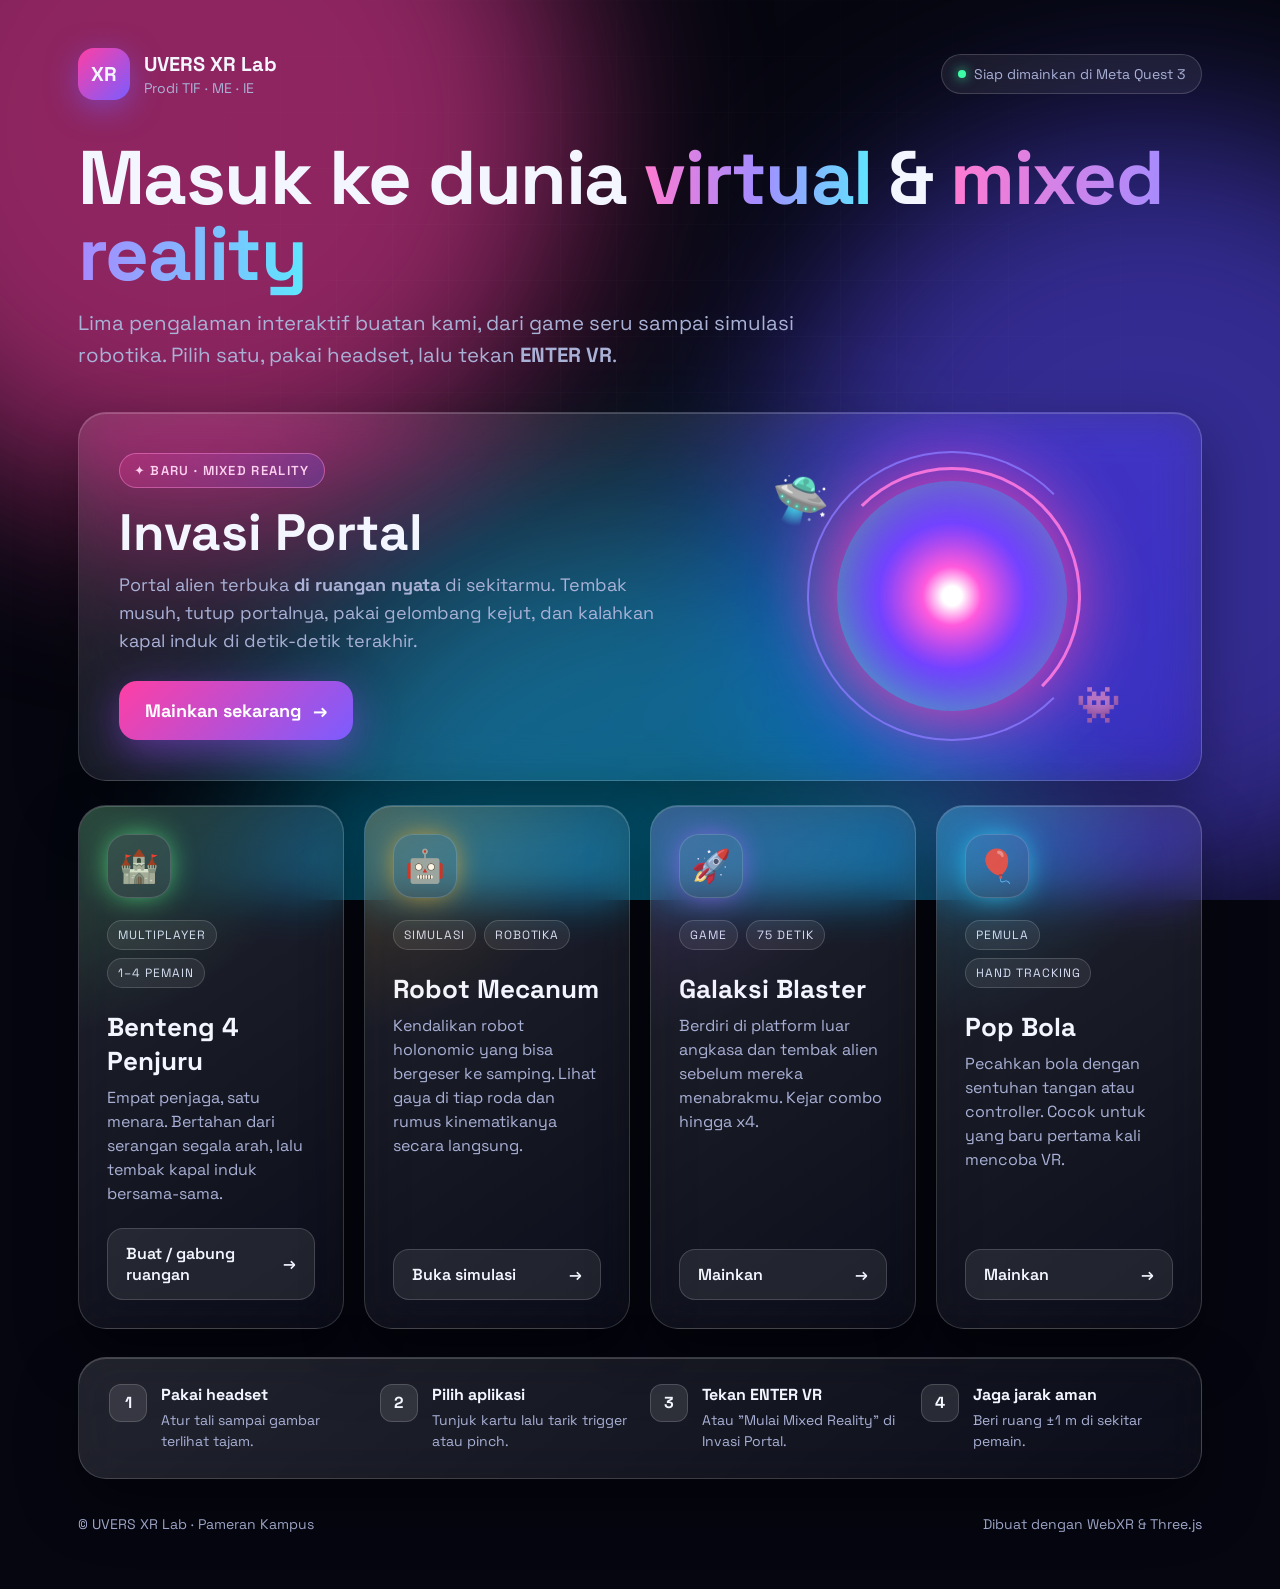
==== index.html @ 29d081e8 "Add files via upload" ====
<!DOCTYPE html>
<html lang="id">
<head>
<meta charset="utf-8">
<meta name="viewport" content="width=device-width,initial-scale=1">
<title>UVERS XR Lab · Pameran VR</title>
<link rel="preconnect" href="https://fonts.googleapis.com">
<link href="https://fonts.googleapis.com/css2?family=Space+Grotesk:wght@400;500;600;700&display=swap" rel="stylesheet">
<style>
  :root{
    --bg:#05060f; --ink:#f4f6ff; --muted:#a9b1d6;
    --glass:rgba(255,255,255,.07); --glass2:rgba(255,255,255,.12); --line:rgba(255,255,255,.16);
  }
  *{box-sizing:border-box}
  html,body{margin:0;min-height:100%;background:var(--bg);color:var(--ink);font-family:'Space Grotesk',system-ui,sans-serif}
  body{overflow-x:hidden}
  /* latar aurora */
  .aurora{position:fixed;inset:0;z-index:0;overflow:hidden;pointer-events:none}
  .blob{position:absolute;width:60vmax;height:60vmax;border-radius:50%;filter:blur(90px);opacity:.55;mix-blend-mode:screen;animation:float 22s ease-in-out infinite}
  .b1{background:#ff3fa4;top:-20vmax;left:-15vmax}
  .b2{background:#5b4bff;top:10vmax;right:-20vmax;animation-delay:-7s}
  .b3{background:#00c8ff;bottom:-30vmax;left:20vmax;animation-delay:-13s;opacity:.4}
  @keyframes float{0%,100%{transform:translate(0,0) scale(1)}33%{transform:translate(6vmax,4vmax) scale(1.1)}66%{transform:translate(-4vmax,6vmax) scale(.95)}}
  .grid{position:fixed;inset:0;z-index:0;pointer-events:none;opacity:.22;
    background-image:linear-gradient(rgba(255,255,255,.08) 1px,transparent 1px),linear-gradient(90deg,rgba(255,255,255,.08) 1px,transparent 1px);
    background-size:56px 56px;mask-image:radial-gradient(ellipse at 50% 40%,#000 30%,transparent 75%)}
  main{position:relative;z-index:1;max-width:1180px;margin:0 auto;padding:48px 28px 56px}
  /* header */
  header{display:flex;align-items:center;justify-content:space-between;gap:16px;flex-wrap:wrap;margin-bottom:40px}
  .brand{display:flex;align-items:center;gap:14px}
  .logo{width:52px;height:52px;border-radius:16px;display:grid;place-items:center;font-weight:700;font-size:20px;
    background:linear-gradient(135deg,#ff3fa4,#7b5cff);box-shadow:0 8px 30px rgba(123,92,255,.5)}
  .brand b{display:block;font-size:20px}
  .brand span{font-size:14px;color:var(--muted)}
  .pill{padding:10px 16px;border-radius:99px;background:var(--glass);border:1px solid var(--line);backdrop-filter:blur(14px);-webkit-backdrop-filter:blur(14px);
    font-size:14px;color:var(--muted);display:flex;align-items:center;gap:8px}
  .dot{width:8px;height:8px;border-radius:50%;background:#3dffa8;box-shadow:0 0 12px #3dffa8}
  h1{font-size:clamp(40px,6vw,76px);line-height:1;margin:0 0 16px;letter-spacing:-.02em}
  h1 em{font-style:normal;background:linear-gradient(90deg,#ff7ad1,#a48cff 50%,#5ee7ff);-webkit-background-clip:text;background-clip:text;color:transparent}
  .lead{font-size:clamp(17px,1.6vw,21px);color:var(--muted);max-width:720px;line-height:1.55;margin:0 0 40px}
  /* kartu kaca */
  .glass{position:relative;border-radius:28px;background:linear-gradient(145deg,rgba(255,255,255,.12),rgba(255,255,255,.03));
    border:1px solid var(--line);backdrop-filter:blur(22px) saturate(150%);-webkit-backdrop-filter:blur(22px) saturate(150%);
    box-shadow:0 24px 60px rgba(0,0,0,.35),inset 0 1px 0 rgba(255,255,255,.18)}
  a.card{display:flex;flex-direction:column;text-decoration:none;color:inherit;padding:28px;transition:transform .25s ease,box-shadow .25s ease,border-color .25s}
  a.card:hover,a.card:focus-visible{transform:translateY(-6px);border-color:rgba(255,255,255,.35);box-shadow:0 30px 70px rgba(0,0,0,.45),0 0 0 1px var(--accent),0 0 60px -10px var(--accent)}
  a.card::before{content:"";position:absolute;inset:0;border-radius:inherit;pointer-events:none;
    background:radial-gradient(500px circle at 0% 0%,var(--accent),transparent 45%);opacity:.18}
  .icon{width:64px;height:64px;border-radius:20px;display:grid;place-items:center;font-size:32px;margin-bottom:22px;
    background:rgba(255,255,255,.08);border:1px solid var(--line);box-shadow:0 0 30px -6px var(--accent)}
  .card h3{margin:0 0 8px;font-size:26px}
  .card p{margin:0 0 22px;color:var(--muted);line-height:1.5;font-size:16px;flex:1}
  .tags{display:flex;gap:8px;flex-wrap:wrap;margin-bottom:22px}
  .tag{font-size:12px;letter-spacing:.08em;text-transform:uppercase;padding:6px 10px;border-radius:99px;background:rgba(255,255,255,.07);border:1px solid var(--line);color:#d9def5}
  .go{display:flex;align-items:center;justify-content:space-between;padding:14px 18px;border-radius:16px;background:rgba(255,255,255,.08);border:1px solid var(--line);font-weight:600}
  .go span:last-child{transition:transform .25s}
  a.card:hover .go span:last-child{transform:translateX(6px)}
  /* hero */
  .hero{display:grid;grid-template-columns:1.25fr 1fr;gap:0;overflow:hidden;margin-bottom:24px;--accent:#ff3fa4}
  .hero .txt{padding:40px}
  .hero .badge{display:inline-flex;align-items:center;gap:8px;font-size:13px;font-weight:600;letter-spacing:.1em;text-transform:uppercase;padding:8px 14px;border-radius:99px;
    background:linear-gradient(90deg,rgba(255,63,164,.25),rgba(123,92,255,.25));border:1px solid rgba(255,140,220,.45);color:#ffd0ef;margin-bottom:18px}
  .hero h2{font-size:clamp(34px,4vw,52px);margin:0 0 12px;line-height:1.05}
  .hero p{color:var(--muted);font-size:18px;line-height:1.55;margin:0 0 26px}
  .cta{display:inline-flex;align-items:center;gap:12px;padding:18px 26px;border-radius:18px;font-weight:700;font-size:18px;color:#fff;text-decoration:none;
    background:linear-gradient(135deg,#ff3fa4,#7b5cff);box-shadow:0 12px 40px rgba(160,80,255,.5);transition:transform .2s}
  .cta:hover{transform:translateY(-3px) scale(1.02)}
  .visual{position:relative;min-height:320px;display:grid;place-items:center;background:radial-gradient(circle at 50% 50%,rgba(123,92,255,.25),transparent 60%)}
  .portal{width:230px;height:230px;border-radius:50%;position:relative;
    background:radial-gradient(circle,#fff 0 6%,#ff5adc 18%,#6e3cff 45%,transparent 70%);box-shadow:0 0 80px #ff3fa4,inset 0 0 60px rgba(255,255,255,.4);animation:spin 8s linear infinite}
  .portal::before,.portal::after{content:"";position:absolute;inset:-14px;border-radius:50%;border:3px solid rgba(255,122,224,.9);border-left-color:transparent;border-bottom-color:transparent}
  .portal::after{inset:-30px;border:2px solid rgba(138,123,255,.8);border-right-color:transparent;animation:spin 5s linear infinite reverse}
  @keyframes spin{to{transform:rotate(360deg)}}
  .ufo{position:absolute;font-size:46px;animation:bob 3s ease-in-out infinite}
  .ufo.a{top:16%;left:14%}.ufo.b{bottom:14%;right:16%;animation-delay:-1.5s;font-size:36px}
  @keyframes bob{50%{transform:translateY(-14px) rotate(6deg)}}
  .cards{display:grid;grid-template-columns:repeat(4,1fr);gap:20px}
  /* langkah */
  .how{margin-top:28px;padding:26px 30px;display:grid;grid-template-columns:repeat(4,1fr);gap:20px}
  .step{display:flex;gap:14px;align-items:flex-start}
  .num{flex:none;width:38px;height:38px;border-radius:12px;display:grid;place-items:center;font-weight:700;background:rgba(255,255,255,.1);border:1px solid var(--line)}
  .step b{display:block;margin-bottom:4px}
  .step span{color:var(--muted);font-size:14px;line-height:1.45}
  footer{margin-top:36px;display:flex;justify-content:space-between;flex-wrap:wrap;gap:12px;color:var(--muted);font-size:14px}
  @media (max-width:1100px){.cards{grid-template-columns:1fr 1fr}}
  @media (max-width:980px){.hero{grid-template-columns:1fr}.visual{min-height:240px}.cards{grid-template-columns:1fr 1fr}.how{grid-template-columns:1fr 1fr}}
  @media (max-width:640px){.cards,.how{grid-template-columns:1fr}main{padding:28px 18px}.hero .txt{padding:28px}}
  @media (prefers-reduced-motion:reduce){*{animation:none!important;transition:none!important}}
</style>
</head>
<body>
<div class="aurora"><div class="blob b1"></div><div class="blob b2"></div><div class="blob b3"></div></div>
<div class="grid"></div>
<main>
  <header>
    <div class="brand"><div class="logo">XR</div><div><b>UVERS XR Lab</b><span>Prodi TIF · ME · IE</span></div></div>
    <div class="pill"><span class="dot"></span>Siap dimainkan di Meta Quest 3</div>
  </header>

  <h1>Masuk ke dunia <em>virtual</em> &amp; <em>mixed reality</em></h1>
  <p class="lead">Lima pengalaman interaktif buatan kami, dari game seru sampai simulasi robotika. Pilih satu, pakai headset, lalu tekan <b>ENTER VR</b>.</p>

  <section class="glass hero">
    <div class="txt">
      <span class="badge">✦ Baru · Mixed Reality</span>
      <h2>Invasi Portal</h2>
      <p>Portal alien terbuka <b>di ruangan nyata</b> di sekitarmu. Tembak musuh, tutup portalnya, pakai gelombang kejut, dan kalahkan kapal induk di detik-detik terakhir.</p>
      <a class="cta" href="invasi.html">Mainkan sekarang <span>→</span></a>
    </div>
    <div class="visual" aria-hidden="true"><div class="portal"></div><div class="ufo a">🛸</div><div class="ufo b">👾</div></div>
  </section>

  <section class="cards">
    <a class="card glass" href="benteng.html" style="--accent:#5dff8a">
      <div class="icon">🏰</div>
      <div class="tags"><span class="tag">Multiplayer</span><span class="tag">1–4 pemain</span></div>
      <h3>Benteng 4 Penjuru</h3>
      <p>Empat penjaga, satu menara. Bertahan dari serangan segala arah, lalu tembak kapal induk bersama-sama.</p>
      <div class="go"><span>Buat / gabung ruangan</span><span>→</span></div>
    </a>
    <a class="card glass" href="mecanum.html" style="--accent:#ffb020">
      <div class="icon">🤖</div>
      <div class="tags"><span class="tag">Simulasi</span><span class="tag">Robotika</span></div>
      <h3>Robot Mecanum</h3>
      <p>Kendalikan robot holonomic yang bisa bergeser ke samping. Lihat gaya di tiap roda dan rumus kinematikanya secara langsung.</p>
      <div class="go"><span>Buka simulasi</span><span>→</span></div>
    </a>
    <a class="card glass" href="blaster.html" style="--accent:#a066ff">
      <div class="icon">🚀</div>
      <div class="tags"><span class="tag">Game</span><span class="tag">75 detik</span></div>
      <h3>Galaksi Blaster</h3>
      <p>Berdiri di platform luar angkasa dan tembak alien sebelum mereka menabrakmu. Kejar combo hingga x4.</p>
      <div class="go"><span>Mainkan</span><span>→</span></div>
    </a>
    <a class="card glass" href="bola.html" style="--accent:#33ddff">
      <div class="icon">🎈</div>
      <div class="tags"><span class="tag">Pemula</span><span class="tag">Hand tracking</span></div>
      <h3>Pop Bola</h3>
      <p>Pecahkan bola dengan sentuhan tangan atau controller. Cocok untuk yang baru pertama kali mencoba VR.</p>
      <div class="go"><span>Mainkan</span><span>→</span></div>
    </a>
  </section>

  <section class="glass how">
    <div class="step"><div class="num">1</div><div><b>Pakai headset</b><span>Atur tali sampai gambar terlihat tajam.</span></div></div>
    <div class="step"><div class="num">2</div><div><b>Pilih aplikasi</b><span>Tunjuk kartu lalu tarik trigger atau pinch.</span></div></div>
    <div class="step"><div class="num">3</div><div><b>Tekan ENTER VR</b><span>Atau "Mulai Mixed Reality" di Invasi Portal.</span></div></div>
    <div class="step"><div class="num">4</div><div><b>Jaga jarak aman</b><span>Beri ruang ±1 m di sekitar pemain.</span></div></div>
  </section>

  <footer><span>© UVERS XR Lab · Pameran Kampus</span><span>Dibuat dengan WebXR &amp; Three.js</span></footer>
</main>
</body>
</html>
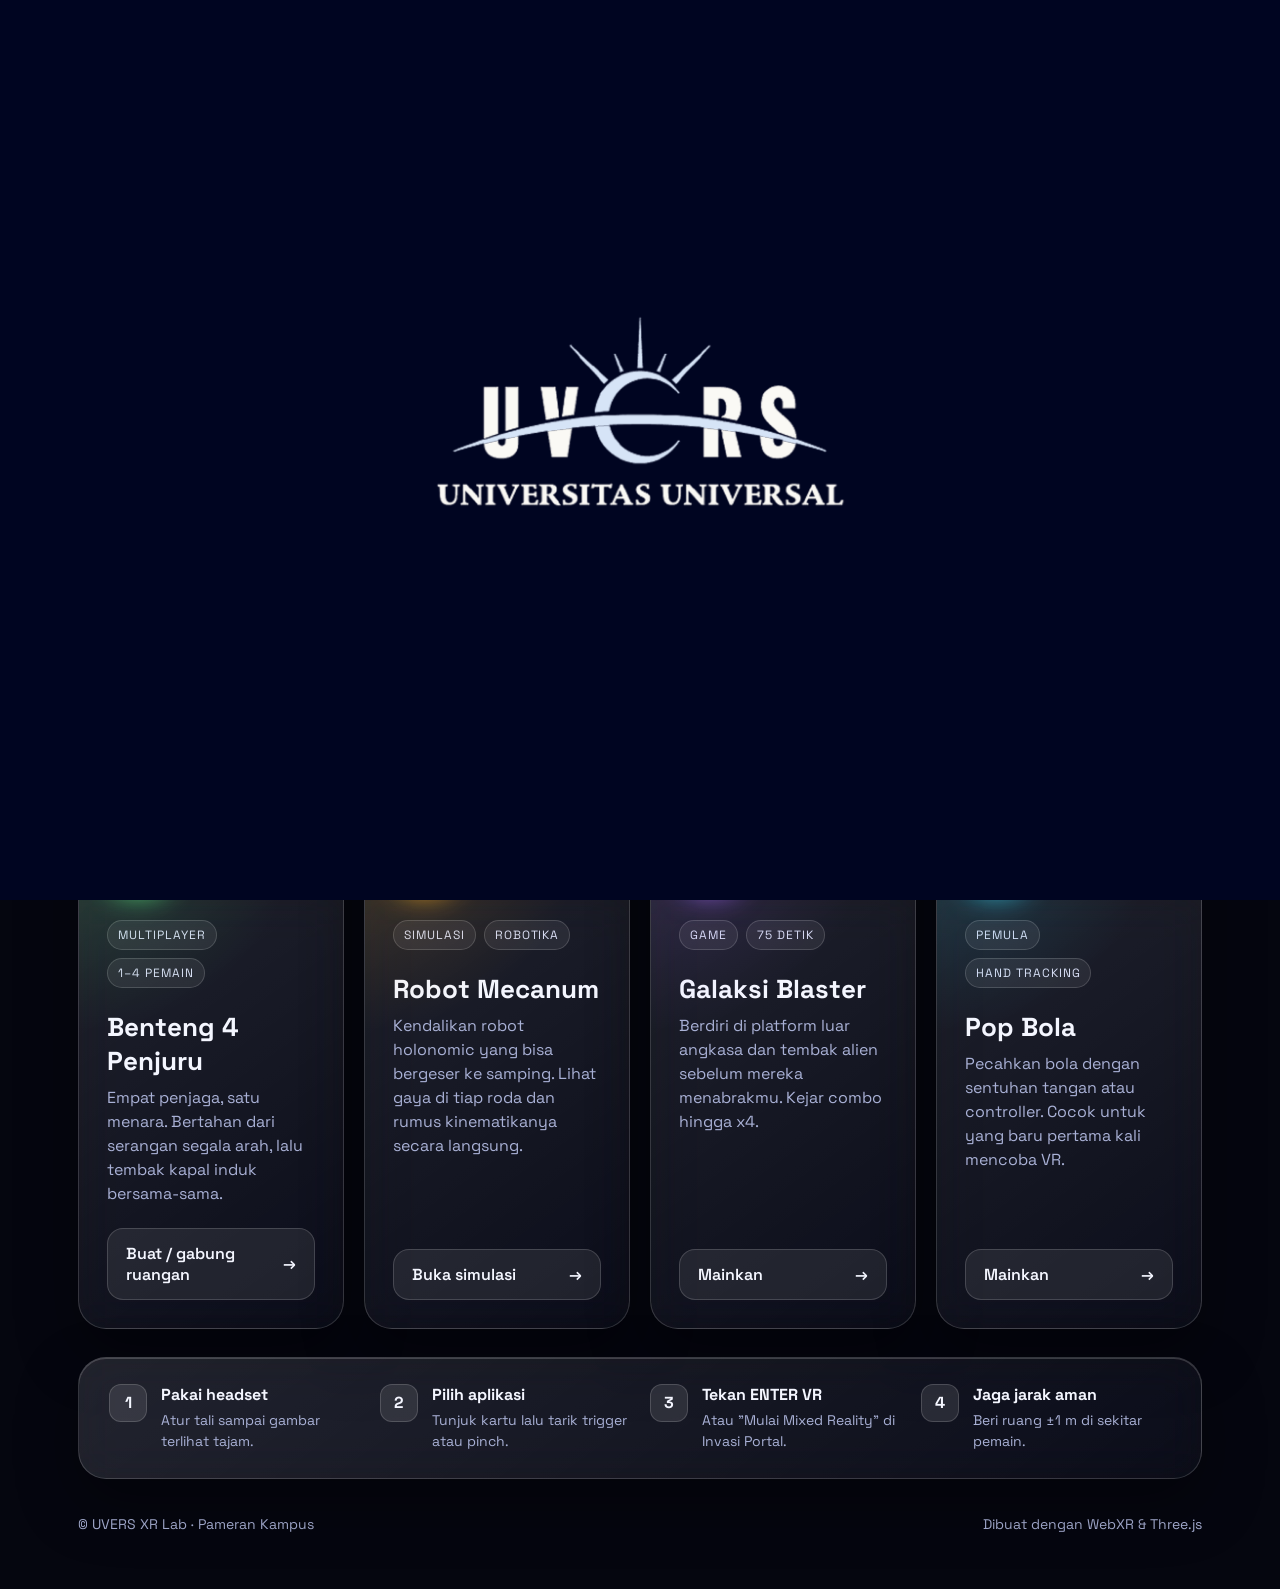
==== commit c17ca416: "Add files via upload" ====
--- a/index.html
+++ b/index.html
@@ -89,6 +89,7 @@
 </style>
 </head>
 <body>
+<script src="loader.js"></script>
 <div class="aurora"><div class="blob b1"></div><div class="blob b2"></div><div class="blob b3"></div></div>
 <div class="grid"></div>
 <main>
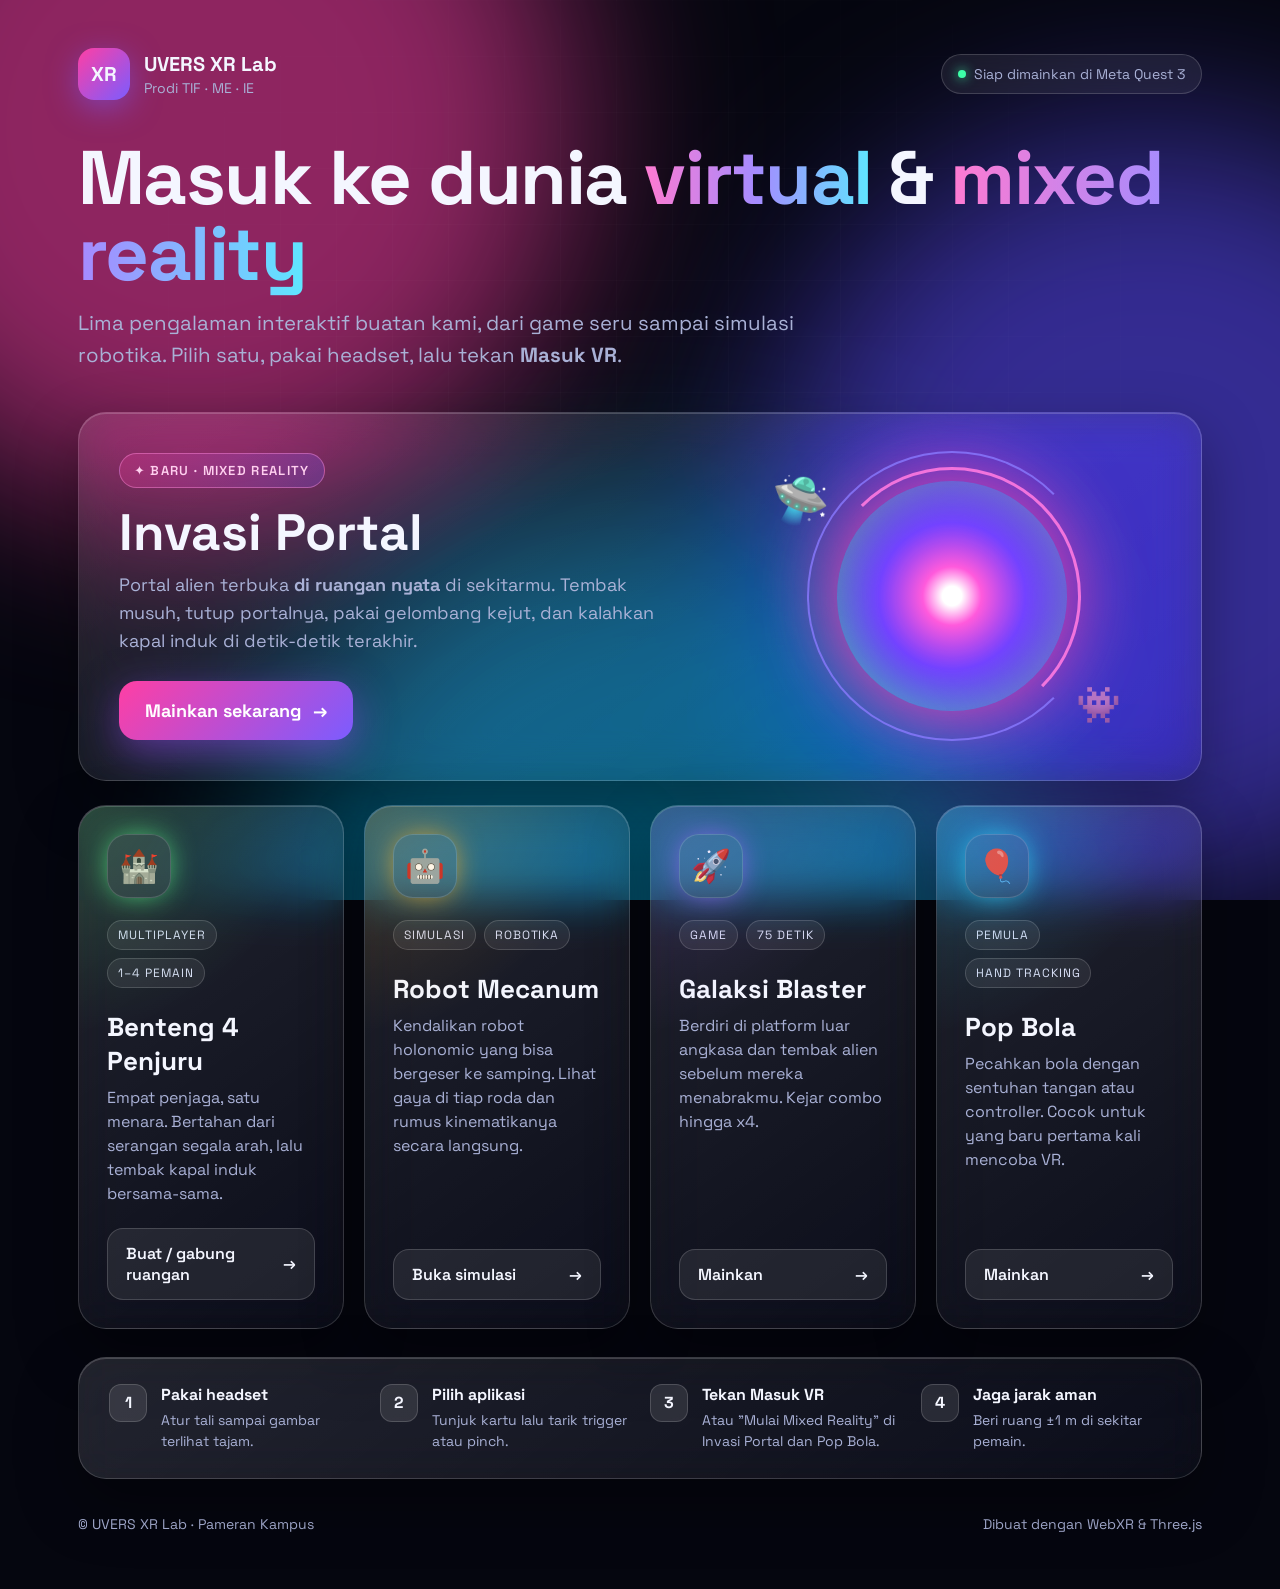
==== commit 410435ce: "Add files via upload" ====
--- a/index.html
+++ b/index.html
@@ -4,6 +4,9 @@
 <meta charset="utf-8">
 <meta name="viewport" content="width=device-width,initial-scale=1">
 <title>UVERS XR Lab · Pameran VR</title>
+<meta name="description" content="Pameran VR & Mixed Reality UVERS XR Lab: lima pengalaman interaktif untuk Meta Quest 3.">
+<meta name="theme-color" content="#05060f">
+<link rel="icon" href="favicon.svg" type="image/svg+xml">
 <link rel="preconnect" href="https://fonts.googleapis.com">
 <link href="https://fonts.googleapis.com/css2?family=Space+Grotesk:wght@400;500;600;700&display=swap" rel="stylesheet">
 <style>
@@ -99,7 +102,7 @@
   </header>
 
   <h1>Masuk ke dunia <em>virtual</em> &amp; <em>mixed reality</em></h1>
-  <p class="lead">Lima pengalaman interaktif buatan kami, dari game seru sampai simulasi robotika. Pilih satu, pakai headset, lalu tekan <b>ENTER VR</b>.</p>
+  <p class="lead">Lima pengalaman interaktif buatan kami, dari game seru sampai simulasi robotika. Pilih satu, pakai headset, lalu tekan <b>Masuk VR</b>.</p>
 
   <section class="glass hero">
     <div class="txt">
@@ -145,7 +148,7 @@
   <section class="glass how">
     <div class="step"><div class="num">1</div><div><b>Pakai headset</b><span>Atur tali sampai gambar terlihat tajam.</span></div></div>
     <div class="step"><div class="num">2</div><div><b>Pilih aplikasi</b><span>Tunjuk kartu lalu tarik trigger atau pinch.</span></div></div>
-    <div class="step"><div class="num">3</div><div><b>Tekan ENTER VR</b><span>Atau "Mulai Mixed Reality" di Invasi Portal.</span></div></div>
+    <div class="step"><div class="num">3</div><div><b>Tekan Masuk VR</b><span>Atau "Mulai Mixed Reality" di Invasi Portal dan Pop Bola.</span></div></div>
     <div class="step"><div class="num">4</div><div><b>Jaga jarak aman</b><span>Beri ruang ±1 m di sekitar pemain.</span></div></div>
   </section>
 
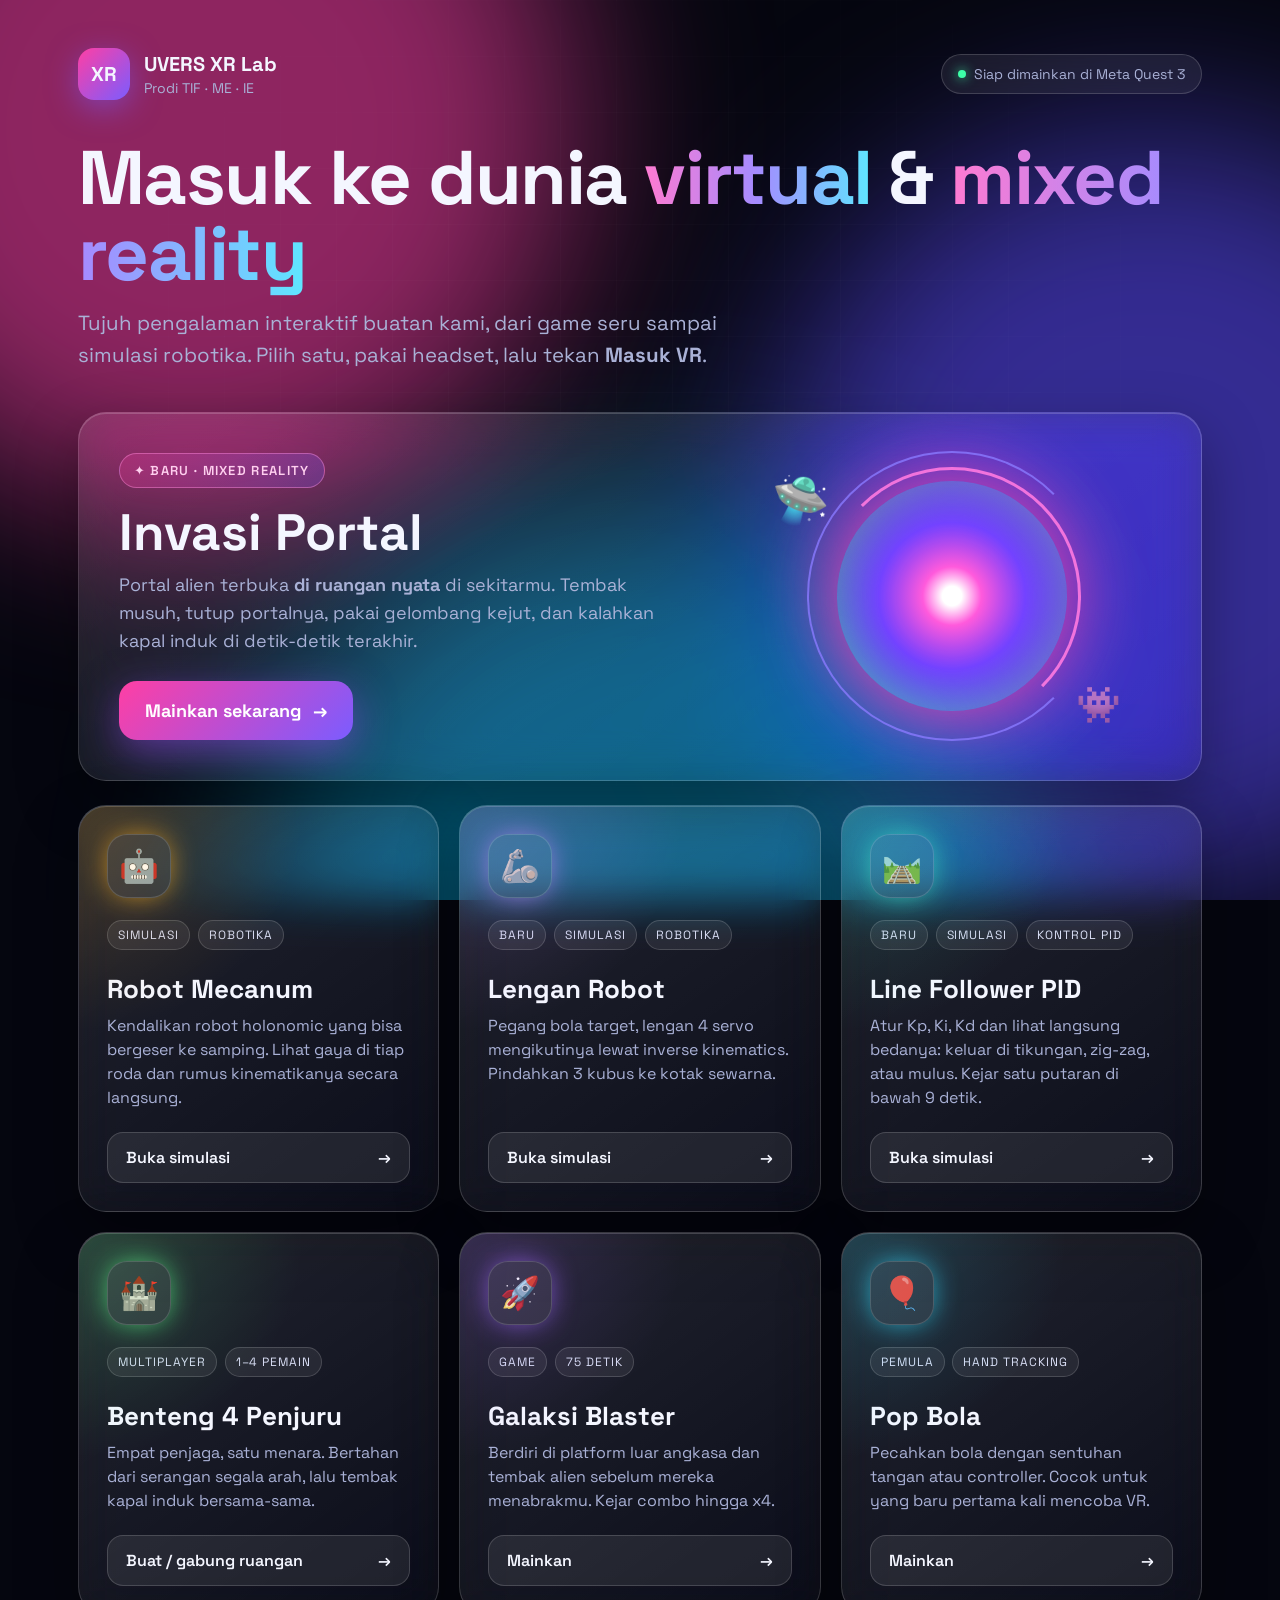
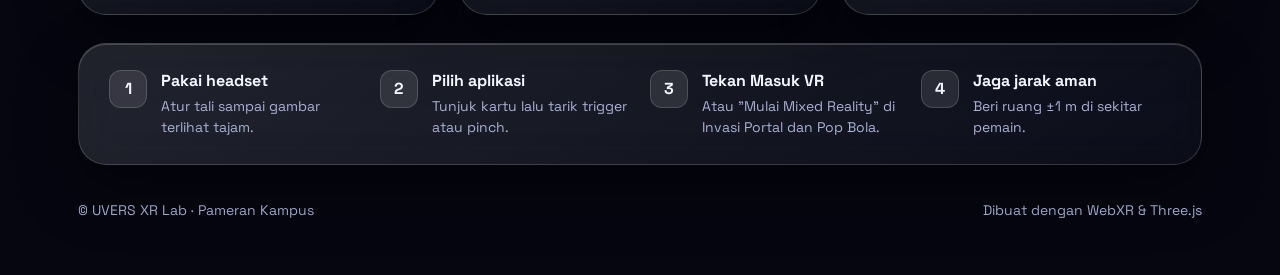
==== commit 2c961ad9: "Simulasi baru: Lengan Robot (IK) dan Line Follower PID" ====
--- a/index.html
+++ b/index.html
@@ -77,7 +77,7 @@
   .ufo{position:absolute;font-size:46px;animation:bob 3s ease-in-out infinite}
   .ufo.a{top:16%;left:14%}.ufo.b{bottom:14%;right:16%;animation-delay:-1.5s;font-size:36px}
   @keyframes bob{50%{transform:translateY(-14px) rotate(6deg)}}
-  .cards{display:grid;grid-template-columns:repeat(4,1fr);gap:20px}
+  .cards{display:grid;grid-template-columns:repeat(3,1fr);gap:20px}
   /* langkah */
   .how{margin-top:28px;padding:26px 30px;display:grid;grid-template-columns:repeat(4,1fr);gap:20px}
   .step{display:flex;gap:14px;align-items:flex-start}
@@ -102,7 +102,7 @@
   </header>
 
   <h1>Masuk ke dunia <em>virtual</em> &amp; <em>mixed reality</em></h1>
-  <p class="lead">Lima pengalaman interaktif buatan kami, dari game seru sampai simulasi robotika. Pilih satu, pakai headset, lalu tekan <b>Masuk VR</b>.</p>
+  <p class="lead">Tujuh pengalaman interaktif buatan kami, dari game seru sampai simulasi robotika. Pilih satu, pakai headset, lalu tekan <b>Masuk VR</b>.</p>
 
   <section class="glass hero">
     <div class="txt">
@@ -115,19 +115,33 @@
   </section>
 
   <section class="cards">
+    <a class="card glass" href="mecanum.html" style="--accent:#ffb020">
+      <div class="icon">🤖</div>
+      <div class="tags"><span class="tag">Simulasi</span><span class="tag">Robotika</span></div>
+      <h3>Robot Mecanum</h3>
+      <p>Kendalikan robot holonomic yang bisa bergeser ke samping. Lihat gaya di tiap roda dan rumus kinematikanya secara langsung.</p>
+      <div class="go"><span>Buka simulasi</span><span>→</span></div>
+    </a>
+    <a class="card glass" href="lengan.html" style="--accent:#c084fc">
+      <div class="icon">🦾</div>
+      <div class="tags"><span class="tag">Baru</span><span class="tag">Simulasi</span><span class="tag">Robotika</span></div>
+      <h3>Lengan Robot</h3>
+      <p>Pegang bola target, lengan 4 servo mengikutinya lewat inverse kinematics. Pindahkan 3 kubus ke kotak sewarna.</p>
+      <div class="go"><span>Buka simulasi</span><span>→</span></div>
+    </a>
+    <a class="card glass" href="linefollower.html" style="--accent:#3ee6c4">
+      <div class="icon">🛤️</div>
+      <div class="tags"><span class="tag">Baru</span><span class="tag">Simulasi</span><span class="tag">Kontrol PID</span></div>
+      <h3>Line Follower PID</h3>
+      <p>Atur Kp, Ki, Kd dan lihat langsung bedanya: keluar di tikungan, zig-zag, atau mulus. Kejar satu putaran di bawah 9 detik.</p>
+      <div class="go"><span>Buka simulasi</span><span>→</span></div>
+    </a>
     <a class="card glass" href="benteng.html" style="--accent:#5dff8a">
       <div class="icon">🏰</div>
       <div class="tags"><span class="tag">Multiplayer</span><span class="tag">1–4 pemain</span></div>
       <h3>Benteng 4 Penjuru</h3>
       <p>Empat penjaga, satu menara. Bertahan dari serangan segala arah, lalu tembak kapal induk bersama-sama.</p>
       <div class="go"><span>Buat / gabung ruangan</span><span>→</span></div>
-    </a>
-    <a class="card glass" href="mecanum.html" style="--accent:#ffb020">
-      <div class="icon">🤖</div>
-      <div class="tags"><span class="tag">Simulasi</span><span class="tag">Robotika</span></div>
-      <h3>Robot Mecanum</h3>
-      <p>Kendalikan robot holonomic yang bisa bergeser ke samping. Lihat gaya di tiap roda dan rumus kinematikanya secara langsung.</p>
-      <div class="go"><span>Buka simulasi</span><span>→</span></div>
     </a>
     <a class="card glass" href="blaster.html" style="--accent:#a066ff">
       <div class="icon">🚀</div>
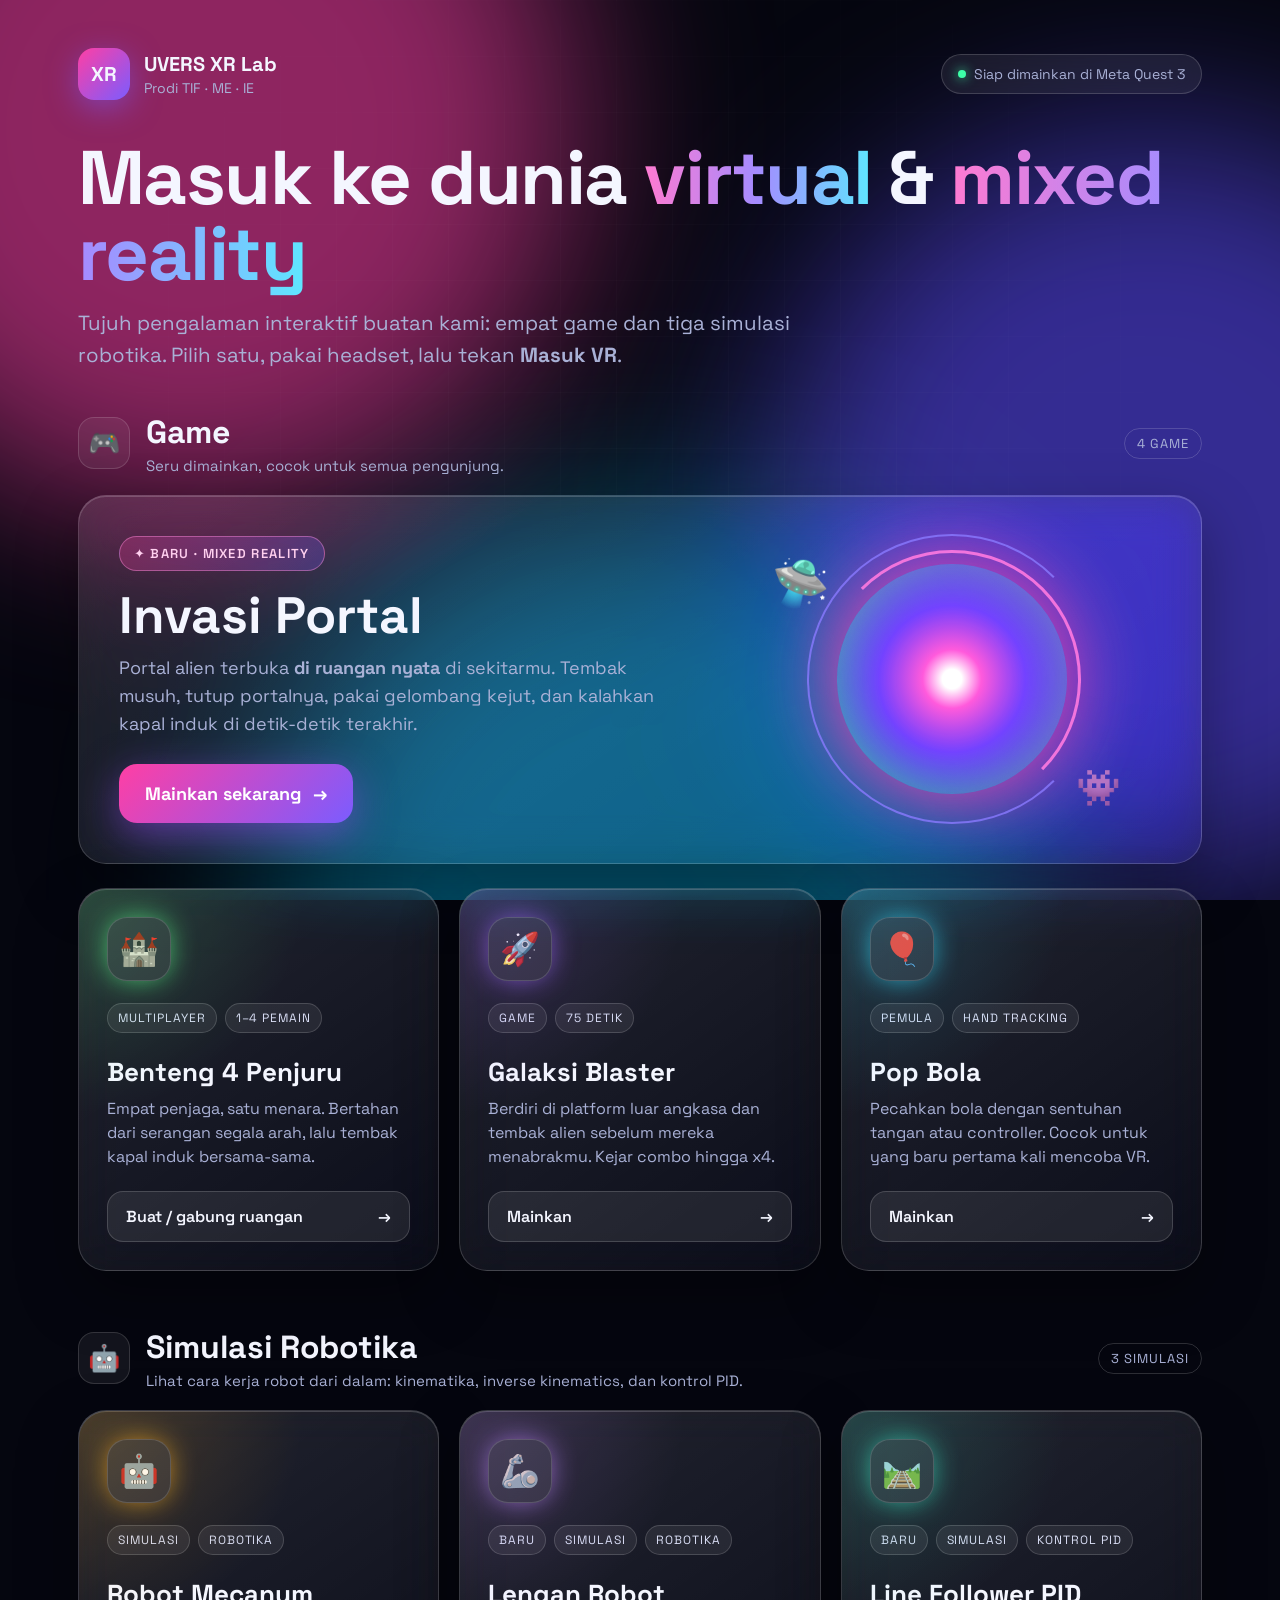
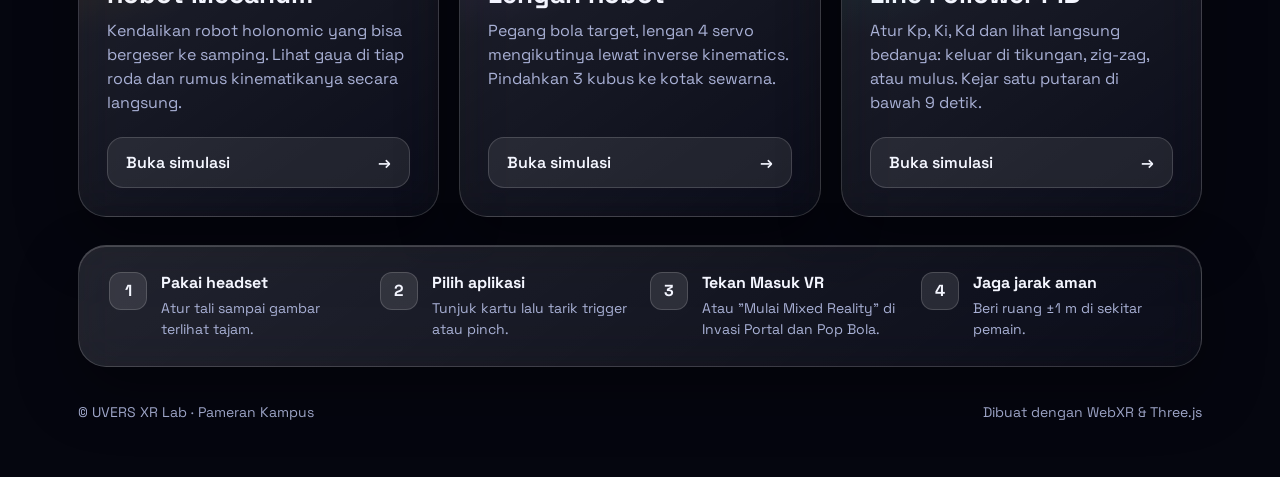
==== commit 052c6762: "Menu: pisahkan segmen Game dan Simulasi Robotika" ====
--- a/index.html
+++ b/index.html
@@ -79,6 +79,13 @@
   @keyframes bob{50%{transform:translateY(-14px) rotate(6deg)}}
   .cards{display:grid;grid-template-columns:repeat(3,1fr);gap:20px}
   /* langkah */
+  .seg{display:flex;align-items:center;gap:16px;margin:56px 0 20px}
+  .seg:first-of-type{margin-top:8px}
+  .seg-ic{width:52px;height:52px;border-radius:16px;display:grid;place-items:center;font-size:26px;background:rgba(255,255,255,.06);border:1px solid rgba(255,255,255,.14)}
+  .seg h2{margin:0;font-size:clamp(24px,2.6vw,32px);letter-spacing:-.01em}
+  .seg p{margin:4px 0 0;color:var(--muted);font-size:15px}
+  .seg-n{margin-left:auto;font-size:13px;letter-spacing:.08em;text-transform:uppercase;color:var(--muted);border:1px solid rgba(255,255,255,.16);border-radius:999px;padding:6px 12px;white-space:nowrap}
+  @media (max-width:640px){.seg-n{display:none}.seg{margin-top:40px}}
   .how{margin-top:28px;padding:26px 30px;display:grid;grid-template-columns:repeat(4,1fr);gap:20px}
   .step{display:flex;gap:14px;align-items:flex-start}
   .num{flex:none;width:38px;height:38px;border-radius:12px;display:grid;place-items:center;font-weight:700;background:rgba(255,255,255,.1);border:1px solid var(--line)}
@@ -102,8 +109,9 @@
   </header>
 
   <h1>Masuk ke dunia <em>virtual</em> &amp; <em>mixed reality</em></h1>
-  <p class="lead">Tujuh pengalaman interaktif buatan kami, dari game seru sampai simulasi robotika. Pilih satu, pakai headset, lalu tekan <b>Masuk VR</b>.</p>
+  <p class="lead">Tujuh pengalaman interaktif buatan kami: empat game dan tiga simulasi robotika. Pilih satu, pakai headset, lalu tekan <b>Masuk VR</b>.</p>
 
+  <div class="seg"><div class="seg-ic">🎮</div><div><h2>Game</h2><p>Seru dimainkan, cocok untuk semua pengunjung.</p></div><span class="seg-n">4 game</span></div>
   <section class="glass hero">
     <div class="txt">
       <span class="badge">✦ Baru · Mixed Reality</span>
@@ -115,27 +123,6 @@
   </section>
 
   <section class="cards">
-    <a class="card glass" href="mecanum.html" style="--accent:#ffb020">
-      <div class="icon">🤖</div>
-      <div class="tags"><span class="tag">Simulasi</span><span class="tag">Robotika</span></div>
-      <h3>Robot Mecanum</h3>
-      <p>Kendalikan robot holonomic yang bisa bergeser ke samping. Lihat gaya di tiap roda dan rumus kinematikanya secara langsung.</p>
-      <div class="go"><span>Buka simulasi</span><span>→</span></div>
-    </a>
-    <a class="card glass" href="lengan.html" style="--accent:#c084fc">
-      <div class="icon">🦾</div>
-      <div class="tags"><span class="tag">Baru</span><span class="tag">Simulasi</span><span class="tag">Robotika</span></div>
-      <h3>Lengan Robot</h3>
-      <p>Pegang bola target, lengan 4 servo mengikutinya lewat inverse kinematics. Pindahkan 3 kubus ke kotak sewarna.</p>
-      <div class="go"><span>Buka simulasi</span><span>→</span></div>
-    </a>
-    <a class="card glass" href="linefollower.html" style="--accent:#3ee6c4">
-      <div class="icon">🛤️</div>
-      <div class="tags"><span class="tag">Baru</span><span class="tag">Simulasi</span><span class="tag">Kontrol PID</span></div>
-      <h3>Line Follower PID</h3>
-      <p>Atur Kp, Ki, Kd dan lihat langsung bedanya: keluar di tikungan, zig-zag, atau mulus. Kejar satu putaran di bawah 9 detik.</p>
-      <div class="go"><span>Buka simulasi</span><span>→</span></div>
-    </a>
     <a class="card glass" href="benteng.html" style="--accent:#5dff8a">
       <div class="icon">🏰</div>
       <div class="tags"><span class="tag">Multiplayer</span><span class="tag">1–4 pemain</span></div>
@@ -159,6 +146,31 @@
     </a>
   </section>
 
+  <div class="seg"><div class="seg-ic">🤖</div><div><h2>Simulasi Robotika</h2><p>Lihat cara kerja robot dari dalam: kinematika, inverse kinematics, dan kontrol PID.</p></div><span class="seg-n">3 simulasi</span></div>
+  <section class="cards">
+    <a class="card glass" href="mecanum.html" style="--accent:#ffb020">
+      <div class="icon">🤖</div>
+      <div class="tags"><span class="tag">Simulasi</span><span class="tag">Robotika</span></div>
+      <h3>Robot Mecanum</h3>
+      <p>Kendalikan robot holonomic yang bisa bergeser ke samping. Lihat gaya di tiap roda dan rumus kinematikanya secara langsung.</p>
+      <div class="go"><span>Buka simulasi</span><span>→</span></div>
+    </a>
+    <a class="card glass" href="lengan.html" style="--accent:#c084fc">
+      <div class="icon">🦾</div>
+      <div class="tags"><span class="tag">Baru</span><span class="tag">Simulasi</span><span class="tag">Robotika</span></div>
+      <h3>Lengan Robot</h3>
+      <p>Pegang bola target, lengan 4 servo mengikutinya lewat inverse kinematics. Pindahkan 3 kubus ke kotak sewarna.</p>
+      <div class="go"><span>Buka simulasi</span><span>→</span></div>
+    </a>
+    <a class="card glass" href="linefollower.html" style="--accent:#3ee6c4">
+      <div class="icon">🛤️</div>
+      <div class="tags"><span class="tag">Baru</span><span class="tag">Simulasi</span><span class="tag">Kontrol PID</span></div>
+      <h3>Line Follower PID</h3>
+      <p>Atur Kp, Ki, Kd dan lihat langsung bedanya: keluar di tikungan, zig-zag, atau mulus. Kejar satu putaran di bawah 9 detik.</p>
+      <div class="go"><span>Buka simulasi</span><span>→</span></div>
+    </a>
+  </section>
+
   <section class="glass how">
     <div class="step"><div class="num">1</div><div><b>Pakai headset</b><span>Atur tali sampai gambar terlihat tajam.</span></div></div>
     <div class="step"><div class="num">2</div><div><b>Pilih aplikasi</b><span>Tunjuk kartu lalu tarik trigger atau pinch.</span></div></div>
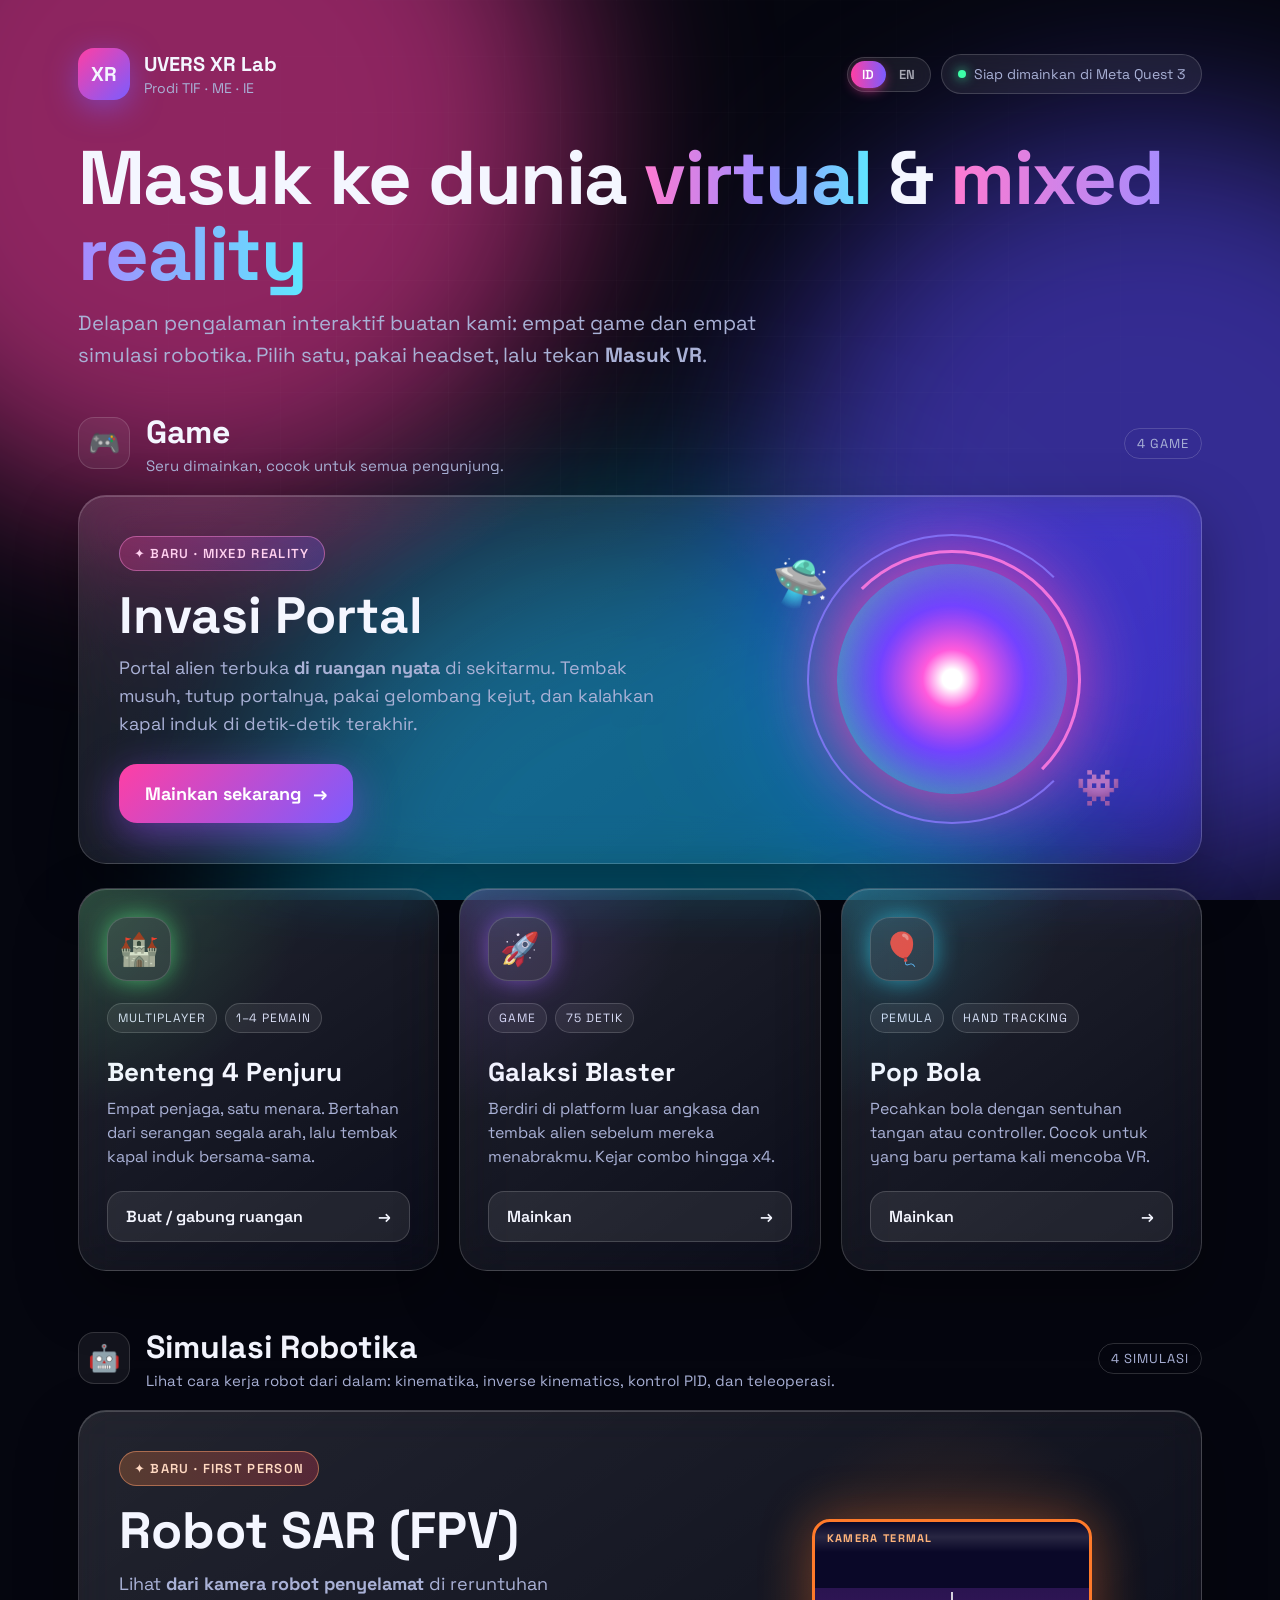
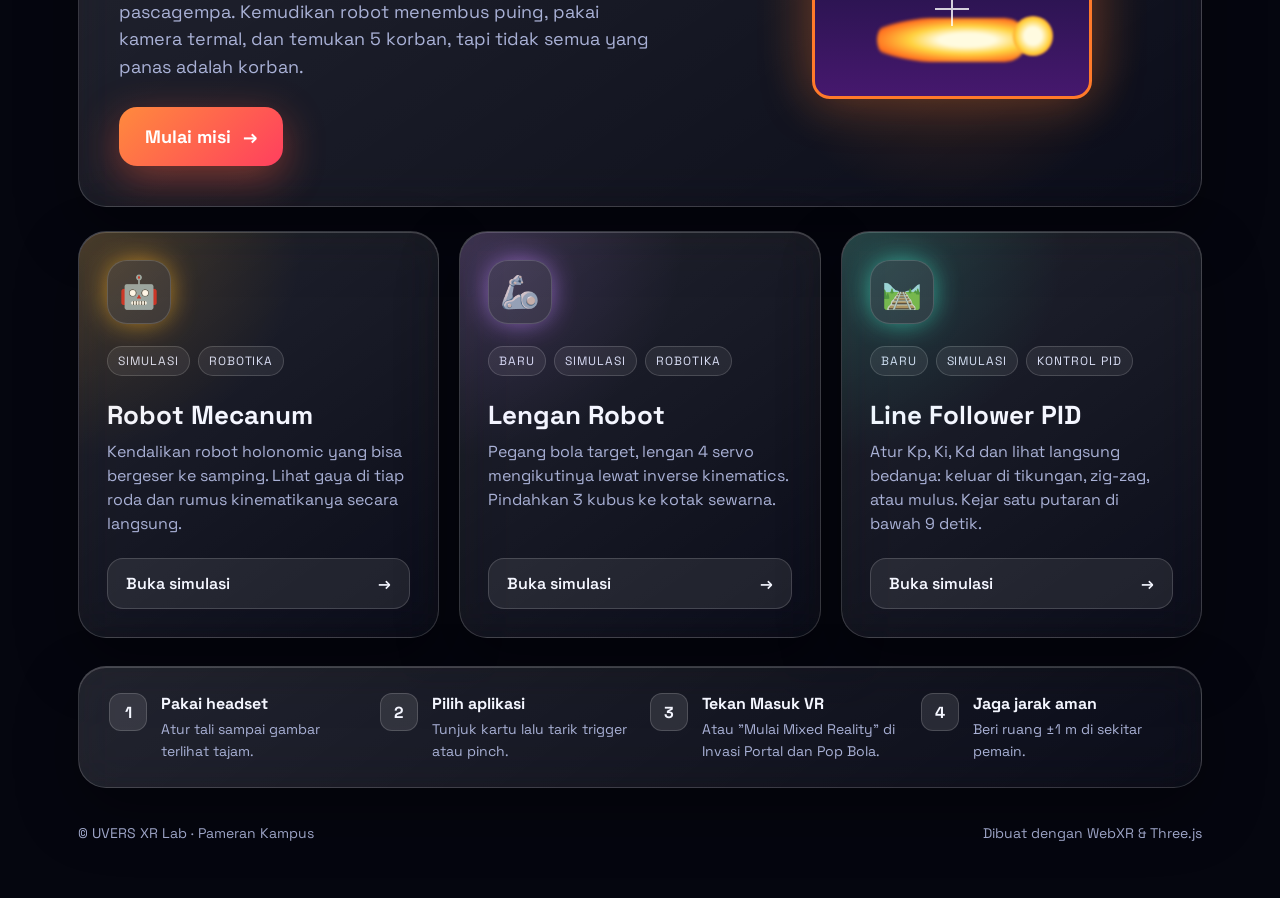
==== commit fab63214: "Robot SAR (FPV), switch bahasa ID/EN, menu segmen simulasi" ====
--- a/index.html
+++ b/index.html
@@ -7,6 +7,8 @@
 <meta name="description" content="Pameran VR & Mixed Reality UVERS XR Lab: lima pengalaman interaktif untuk Meta Quest 3.">
 <meta name="theme-color" content="#05060f">
 <link rel="icon" href="favicon.svg" type="image/svg+xml">
+<meta name="title-en" content="UVERS XR Lab · VR Exhibition">
+<script src="i18n.js"></script>
 <link rel="preconnect" href="https://fonts.googleapis.com">
 <link href="https://fonts.googleapis.com/css2?family=Space+Grotesk:wght@400;500;600;700&display=swap" rel="stylesheet">
 <style>
@@ -77,6 +79,19 @@
   .ufo{position:absolute;font-size:46px;animation:bob 3s ease-in-out infinite}
   .ufo.a{top:16%;left:14%}.ufo.b{bottom:14%;right:16%;animation-delay:-1.5s;font-size:36px}
   @keyframes bob{50%{transform:translateY(-14px) rotate(6deg)}}
+  .hero.sar{--accent:#ff7a2a}
+  .hero.sar .badge{background:linear-gradient(90deg,rgba(255,138,61,.25),rgba(255,63,94,.25));border-color:rgba(255,160,110,.5);color:#ffd9c2}
+  .hero.sar .cta{background:linear-gradient(135deg,#ff8a3d,#ff3f5e);box-shadow:0 12px 40px rgba(255,90,60,.45)}
+  .visual.thermal{background:radial-gradient(circle at 50% 50%,rgba(255,122,42,.18),transparent 62%)}
+  .tscreen{width:280px;height:180px;border-radius:18px;border:3px solid #ff7a2a;position:relative;overflow:hidden;
+    background:linear-gradient(180deg,#0a0828 0 38%,#2a1450 38%,#46186e);box-shadow:0 0 50px rgba(255,122,42,.35)}
+  .tscreen .body{position:absolute;left:62px;top:96px;width:150px;height:44px;border-radius:30px;
+    background:radial-gradient(ellipse at 60% 50%,#fffbe0 0 22%,#ffd23f 45%,#ff6a1e 75%,transparent 80%);filter:blur(1.5px)}
+  .tscreen .head{position:absolute;left:198px;top:94px;width:40px;height:40px;border-radius:50%;background:radial-gradient(circle,#fffbe0 0 30%,#ffd23f 60%,#ff6a1e 85%,transparent 90%);filter:blur(1px)}
+  .tscreen .cross{position:absolute;inset:0;background:linear-gradient(#fff,#fff) center/2px 34px no-repeat,linear-gradient(#fff,#fff) center/34px 2px no-repeat;opacity:.8}
+  .tscreen .scan{position:absolute;left:0;right:0;height:30px;background:linear-gradient(180deg,transparent,rgba(255,255,255,.12),transparent);animation:scan 3s linear infinite}
+  .tscreen .lbl{position:absolute;left:12px;top:9px;font-size:11px;font-weight:700;letter-spacing:.12em;color:#ffb37a}
+  @keyframes scan{from{top:-30px}to{top:180px}}
   .cards{display:grid;grid-template-columns:repeat(3,1fr);gap:20px}
   /* langkah */
   .seg{display:flex;align-items:center;gap:16px;margin:56px 0 20px}
@@ -93,31 +108,31 @@
   .step span{color:var(--muted);font-size:14px;line-height:1.45}
   footer{margin-top:36px;display:flex;justify-content:space-between;flex-wrap:wrap;gap:12px;color:var(--muted);font-size:14px}
   @media (max-width:1100px){.cards{grid-template-columns:1fr 1fr}}
-  @media (max-width:980px){.hero{grid-template-columns:1fr}.visual{min-height:240px}.cards{grid-template-columns:1fr 1fr}.how{grid-template-columns:1fr 1fr}}
+  @media (max-width:980px){.hero{grid-template-columns:1fr}.hero.sar .visual{order:-1}.visual{min-height:240px}.cards{grid-template-columns:1fr 1fr}.how{grid-template-columns:1fr 1fr}}
   @media (max-width:640px){.cards,.how{grid-template-columns:1fr}main{padding:28px 18px}.hero .txt{padding:28px}}
   @media (prefers-reduced-motion:reduce){*{animation:none!important;transition:none!important}}
 </style>
 </head>
-<body>
+<body data-lang-live="1">
 <script src="loader.js"></script>
 <div class="aurora"><div class="blob b1"></div><div class="blob b2"></div><div class="blob b3"></div></div>
 <div class="grid"></div>
 <main>
   <header>
-    <div class="brand"><div class="logo">XR</div><div><b>UVERS XR Lab</b><span>Prodi TIF · ME · IE</span></div></div>
-    <div class="pill"><span class="dot"></span>Siap dimainkan di Meta Quest 3</div>
+    <div class="brand"><div class="logo">XR</div><div><b>UVERS XR Lab</b><span data-en="IT · ME · IE Programs">Prodi TIF · ME · IE</span></div></div>
+    <div class="pill"><span class="dot"></span><span data-en="Ready to play on Meta Quest 3">Siap dimainkan di Meta Quest 3</span></div>
   </header>
 
-  <h1>Masuk ke dunia <em>virtual</em> &amp; <em>mixed reality</em></h1>
-  <p class="lead">Tujuh pengalaman interaktif buatan kami: empat game dan tiga simulasi robotika. Pilih satu, pakai headset, lalu tekan <b>Masuk VR</b>.</p>
-
-  <div class="seg"><div class="seg-ic">🎮</div><div><h2>Game</h2><p>Seru dimainkan, cocok untuk semua pengunjung.</p></div><span class="seg-n">4 game</span></div>
+  <h1 data-en="Step into <em>virtual</em> &amp; <em>mixed reality</em>">Masuk ke dunia <em>virtual</em> &amp; <em>mixed reality</em></h1>
+  <p class="lead" data-en="Eight interactive experiences we built: four games and four robotics simulations. Pick one, put on the headset, then press <b>Enter VR</b>.">Delapan pengalaman interaktif buatan kami: empat game dan empat simulasi robotika. Pilih satu, pakai headset, lalu tekan <b>Masuk VR</b>.</p>
+
+  <div class="seg"><div class="seg-ic">🎮</div><div><h2>Game</h2><p data-en="Fun to play, great for every visitor.">Seru dimainkan, cocok untuk semua pengunjung.</p></div><span class="seg-n" data-en="4 games">4 game</span></div>
   <section class="glass hero">
     <div class="txt">
-      <span class="badge">✦ Baru · Mixed Reality</span>
-      <h2>Invasi Portal</h2>
-      <p>Portal alien terbuka <b>di ruangan nyata</b> di sekitarmu. Tembak musuh, tutup portalnya, pakai gelombang kejut, dan kalahkan kapal induk di detik-detik terakhir.</p>
-      <a class="cta" href="invasi.html">Mainkan sekarang <span>→</span></a>
+      <span class="badge" data-en="✦ New · Mixed Reality">✦ Baru · Mixed Reality</span>
+      <h2 data-en="Portal Invasion">Invasi Portal</h2>
+      <p data-en="Alien portals open <b>in the real room</b> around you. Shoot the enemies, close the portals, use the shockwave, and defeat the mothership in the final seconds.">Portal alien terbuka <b>di ruangan nyata</b> di sekitarmu. Tembak musuh, tutup portalnya, pakai gelombang kejut, dan kalahkan kapal induk di detik-detik terakhir.</p>
+      <a class="cta" href="invasi.html"><span data-en="Play now">Mainkan sekarang</span> <span>→</span></a>
     </div>
     <div class="visual" aria-hidden="true"><div class="portal"></div><div class="ufo a">🛸</div><div class="ufo b">👾</div></div>
   </section>
@@ -125,60 +140,69 @@
   <section class="cards">
     <a class="card glass" href="benteng.html" style="--accent:#5dff8a">
       <div class="icon">🏰</div>
-      <div class="tags"><span class="tag">Multiplayer</span><span class="tag">1–4 pemain</span></div>
-      <h3>Benteng 4 Penjuru</h3>
-      <p>Empat penjaga, satu menara. Bertahan dari serangan segala arah, lalu tembak kapal induk bersama-sama.</p>
-      <div class="go"><span>Buat / gabung ruangan</span><span>→</span></div>
+      <div class="tags"><span class="tag">Multiplayer</span><span class="tag" data-en="1–4 players">1–4 pemain</span></div>
+      <h3 data-en="Four-Corner Fort">Benteng 4 Penjuru</h3>
+      <p data-en="Four guards, one tower. Hold off attacks from every side, then shoot the mothership together.">Empat penjaga, satu menara. Bertahan dari serangan segala arah, lalu tembak kapal induk bersama-sama.</p>
+      <div class="go"><span data-en="Create / join a room">Buat / gabung ruangan</span><span>→</span></div>
     </a>
     <a class="card glass" href="blaster.html" style="--accent:#a066ff">
       <div class="icon">🚀</div>
-      <div class="tags"><span class="tag">Game</span><span class="tag">75 detik</span></div>
-      <h3>Galaksi Blaster</h3>
-      <p>Berdiri di platform luar angkasa dan tembak alien sebelum mereka menabrakmu. Kejar combo hingga x4.</p>
-      <div class="go"><span>Mainkan</span><span>→</span></div>
+      <div class="tags"><span class="tag">Game</span><span class="tag" data-en="75 seconds">75 detik</span></div>
+      <h3 data-en="Galaxy Blaster">Galaksi Blaster</h3>
+      <p data-en="Stand on a space platform and shoot the aliens before they crash into you. Chase a combo up to x4.">Berdiri di platform luar angkasa dan tembak alien sebelum mereka menabrakmu. Kejar combo hingga x4.</p>
+      <div class="go"><span data-en="Play">Mainkan</span><span>→</span></div>
     </a>
     <a class="card glass" href="bola.html" style="--accent:#33ddff">
       <div class="icon">🎈</div>
-      <div class="tags"><span class="tag">Pemula</span><span class="tag">Hand tracking</span></div>
-      <h3>Pop Bola</h3>
-      <p>Pecahkan bola dengan sentuhan tangan atau controller. Cocok untuk yang baru pertama kali mencoba VR.</p>
-      <div class="go"><span>Mainkan</span><span>→</span></div>
-    </a>
-  </section>
-
-  <div class="seg"><div class="seg-ic">🤖</div><div><h2>Simulasi Robotika</h2><p>Lihat cara kerja robot dari dalam: kinematika, inverse kinematics, dan kontrol PID.</p></div><span class="seg-n">3 simulasi</span></div>
+      <div class="tags"><span class="tag" data-en="Beginner">Pemula</span><span class="tag">Hand tracking</span></div>
+      <h3 data-en="Bubble Pop">Pop Bola</h3>
+      <p data-en="Pop the bubbles with a touch of your hand or controller. Perfect for first-time VR users.">Pecahkan bola dengan sentuhan tangan atau controller. Cocok untuk yang baru pertama kali mencoba VR.</p>
+      <div class="go"><span data-en="Play">Mainkan</span><span>→</span></div>
+    </a>
+  </section>
+
+  <div class="seg"><div class="seg-ic">🤖</div><div><h2 data-en="Robotics Simulations">Simulasi Robotika</h2><p data-en="See how robots work from the inside: kinematics, inverse kinematics, PID control, and teleoperation.">Lihat cara kerja robot dari dalam: kinematika, inverse kinematics, kontrol PID, dan teleoperasi.</p></div><span class="seg-n" data-en="4 simulations">4 simulasi</span></div>
+  <section class="glass hero sar">
+    <div class="txt">
+      <span class="badge" data-en="✦ New · First person">✦ Baru · First person</span>
+      <h2 data-en="SAR Robot (FPV)">Robot SAR (FPV)</h2>
+      <p data-en="See <b>through a rescue robot's camera</b> in post-earthquake rubble. Drive through the debris, use the thermal camera, and find 5 victims, but not everything hot is a victim.">Lihat <b>dari kamera robot penyelamat</b> di reruntuhan pascagempa. Kemudikan robot menembus puing, pakai kamera termal, dan temukan 5 korban, tapi tidak semua yang panas adalah korban.</p>
+      <a class="cta" href="fpv.html"><span data-en="Start the mission">Mulai misi</span> <span>→</span></a>
+    </div>
+    <div class="visual thermal" aria-hidden="true"><div class="tscreen"><div class="scan"></div><div class="body"></div><div class="head"></div><div class="cross"></div><div class="lbl" data-en="THERMAL CAMERA">KAMERA TERMAL</div></div></div>
+  </section>
   <section class="cards">
     <a class="card glass" href="mecanum.html" style="--accent:#ffb020">
       <div class="icon">🤖</div>
-      <div class="tags"><span class="tag">Simulasi</span><span class="tag">Robotika</span></div>
-      <h3>Robot Mecanum</h3>
-      <p>Kendalikan robot holonomic yang bisa bergeser ke samping. Lihat gaya di tiap roda dan rumus kinematikanya secara langsung.</p>
-      <div class="go"><span>Buka simulasi</span><span>→</span></div>
+      <div class="tags"><span class="tag" data-en="Simulation">Simulasi</span><span class="tag" data-en="Robotics">Robotika</span></div>
+      <h3 data-en="Mecanum Robot">Robot Mecanum</h3>
+      <p data-en="Drive a holonomic robot that can slide sideways. See the force on each wheel and its kinematics formula live.">Kendalikan robot holonomic yang bisa bergeser ke samping. Lihat gaya di tiap roda dan rumus kinematikanya secara langsung.</p>
+      <div class="go"><span data-en="Open simulation">Buka simulasi</span><span>→</span></div>
     </a>
     <a class="card glass" href="lengan.html" style="--accent:#c084fc">
       <div class="icon">🦾</div>
-      <div class="tags"><span class="tag">Baru</span><span class="tag">Simulasi</span><span class="tag">Robotika</span></div>
-      <h3>Lengan Robot</h3>
-      <p>Pegang bola target, lengan 4 servo mengikutinya lewat inverse kinematics. Pindahkan 3 kubus ke kotak sewarna.</p>
-      <div class="go"><span>Buka simulasi</span><span>→</span></div>
+      <div class="tags"><span class="tag" data-en="New">Baru</span><span class="tag" data-en="Simulation">Simulasi</span><span class="tag" data-en="Robotics">Robotika</span></div>
+      <h3 data-en="Robot Arm">Lengan Robot</h3>
+      <p data-en="Grab the target ball and the 4-servo arm follows it with inverse kinematics. Move 3 cubes into the matching boxes.">Pegang bola target, lengan 4 servo mengikutinya lewat inverse kinematics. Pindahkan 3 kubus ke kotak sewarna.</p>
+      <div class="go"><span data-en="Open simulation">Buka simulasi</span><span>→</span></div>
     </a>
     <a class="card glass" href="linefollower.html" style="--accent:#3ee6c4">
       <div class="icon">🛤️</div>
-      <div class="tags"><span class="tag">Baru</span><span class="tag">Simulasi</span><span class="tag">Kontrol PID</span></div>
+      <div class="tags"><span class="tag" data-en="New">Baru</span><span class="tag" data-en="Simulation">Simulasi</span><span class="tag" data-en="PID Control">Kontrol PID</span></div>
       <h3>Line Follower PID</h3>
-      <p>Atur Kp, Ki, Kd dan lihat langsung bedanya: keluar di tikungan, zig-zag, atau mulus. Kejar satu putaran di bawah 9 detik.</p>
-      <div class="go"><span>Buka simulasi</span><span>→</span></div>
+      <p data-en="Tune Kp, Ki, Kd and see the difference right away: off the track, zig-zag, or smooth. Chase a lap under 9 seconds.">Atur Kp, Ki, Kd dan lihat langsung bedanya: keluar di tikungan, zig-zag, atau mulus. Kejar satu putaran di bawah 9 detik.</p>
+      <div class="go"><span data-en="Open simulation">Buka simulasi</span><span>→</span></div>
     </a>
   </section>
 
   <section class="glass how">
-    <div class="step"><div class="num">1</div><div><b>Pakai headset</b><span>Atur tali sampai gambar terlihat tajam.</span></div></div>
-    <div class="step"><div class="num">2</div><div><b>Pilih aplikasi</b><span>Tunjuk kartu lalu tarik trigger atau pinch.</span></div></div>
-    <div class="step"><div class="num">3</div><div><b>Tekan Masuk VR</b><span>Atau "Mulai Mixed Reality" di Invasi Portal dan Pop Bola.</span></div></div>
-    <div class="step"><div class="num">4</div><div><b>Jaga jarak aman</b><span>Beri ruang ±1 m di sekitar pemain.</span></div></div>
-  </section>
-
-  <footer><span>© UVERS XR Lab · Pameran Kampus</span><span>Dibuat dengan WebXR &amp; Three.js</span></footer>
+    <div class="step"><div class="num">1</div><div><b data-en="Put on the headset">Pakai headset</b><span data-en="Adjust the strap until the image looks sharp.">Atur tali sampai gambar terlihat tajam.</span></div></div>
+    <div class="step"><div class="num">2</div><div><b data-en="Pick an app">Pilih aplikasi</b><span data-en="Point at a card, then pull the trigger or pinch.">Tunjuk kartu lalu tarik trigger atau pinch.</span></div></div>
+    <div class="step"><div class="num">3</div><div><b data-en="Press Enter VR">Tekan Masuk VR</b><span data-en="Or &quot;Start Mixed Reality&quot; in Portal Invasion and Bubble Pop.">Atau "Mulai Mixed Reality" di Invasi Portal dan Pop Bola.</span></div></div>
+    <div class="step"><div class="num">4</div><div><b data-en="Keep a safe distance">Jaga jarak aman</b><span data-en="Leave ±1 m of space around the player.">Beri ruang ±1 m di sekitar pemain.</span></div></div>
+  </section>
+
+  <footer><span data-en="© UVERS XR Lab · Campus Exhibition">© UVERS XR Lab · Pameran Kampus</span><span data-en="Built with WebXR &amp; Three.js">Dibuat dengan WebXR &amp; Three.js</span></footer>
 </main>
 </body>
 </html>
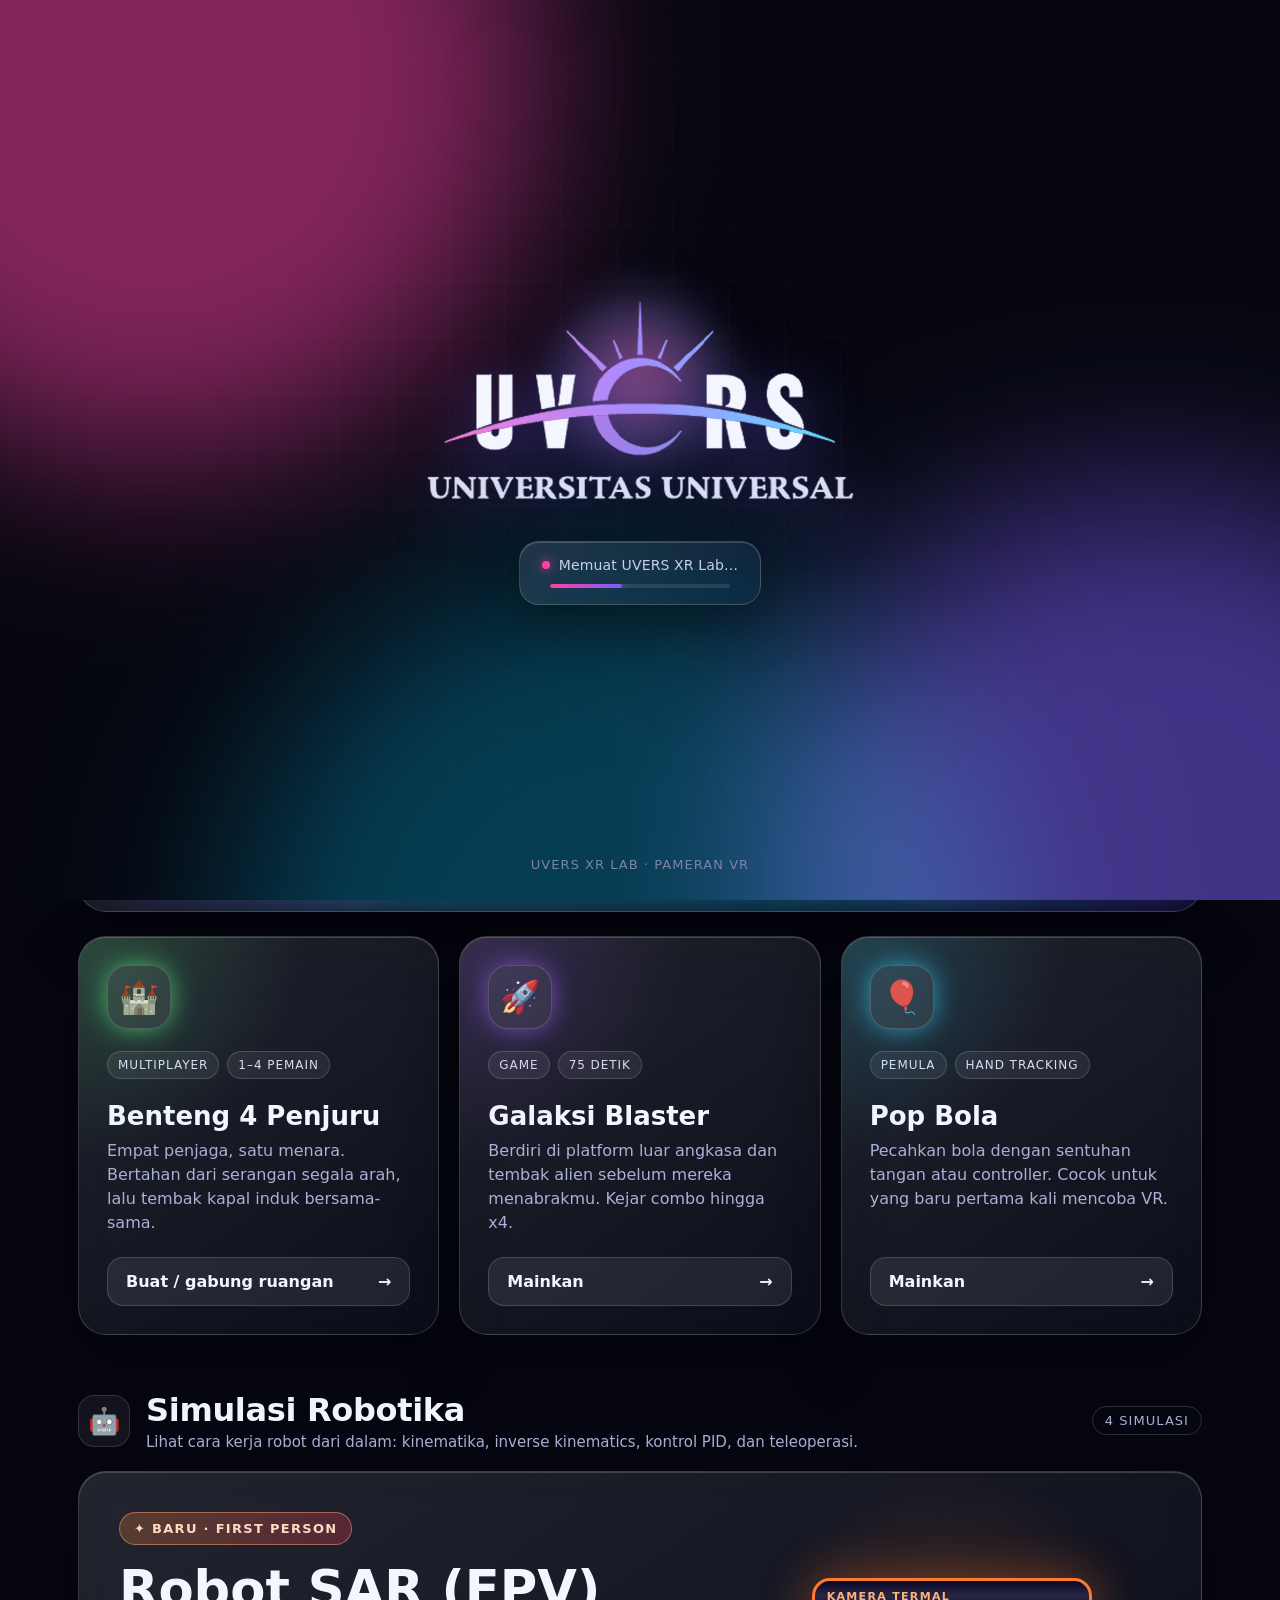
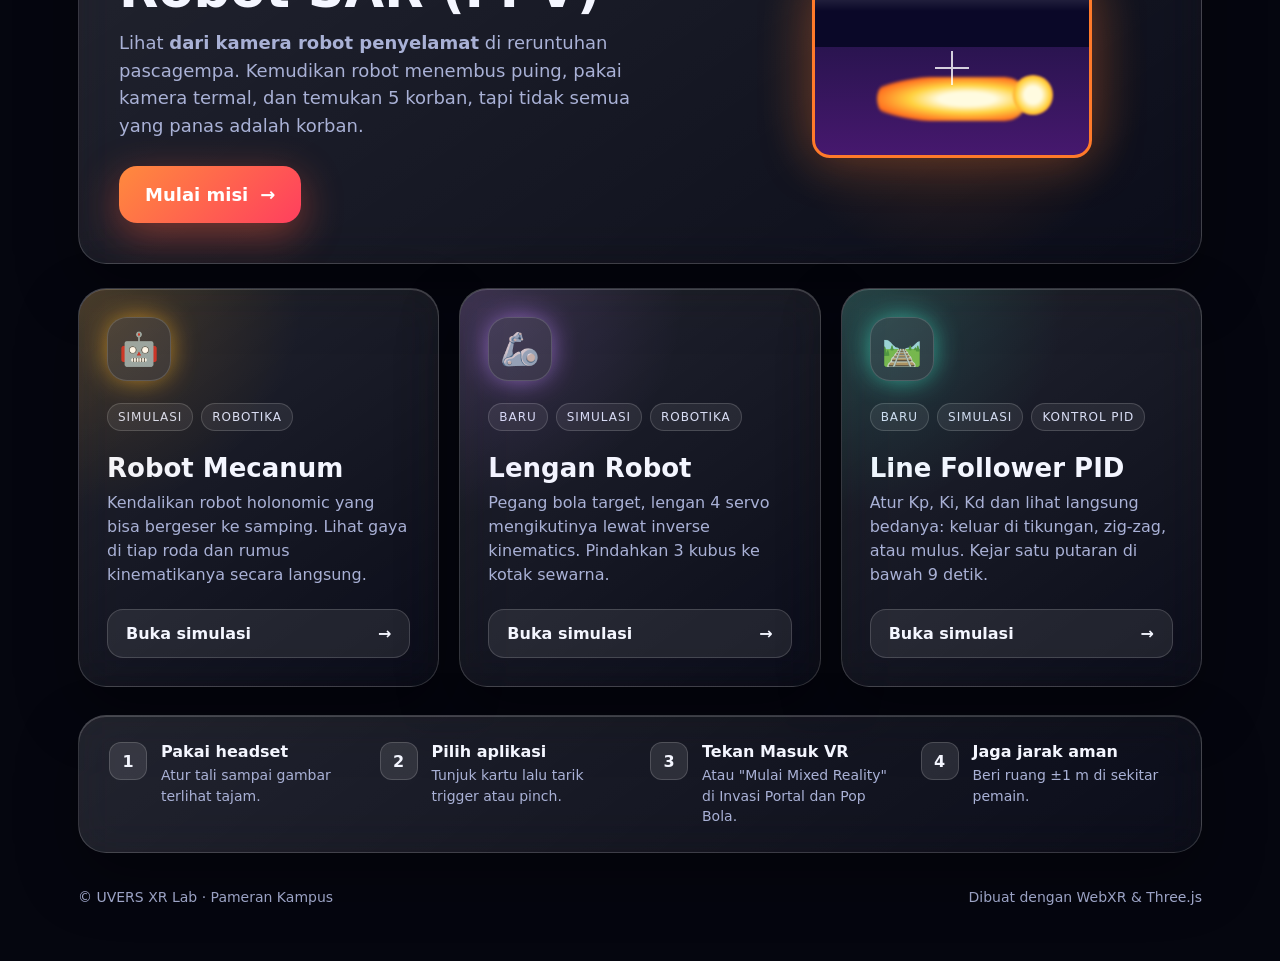
==== commit df07e0d9: "Visual mid/high-poly (game & simulasi), xrkit, papan skor, font lokal, loading 4 detik Musuh/kapal i" ====
--- a/index.html
+++ b/index.html
@@ -9,8 +9,7 @@
 <link rel="icon" href="favicon.svg" type="image/svg+xml">
 <meta name="title-en" content="UVERS XR Lab · VR Exhibition">
 <script src="i18n.js"></script>
-<link rel="preconnect" href="https://fonts.googleapis.com">
-<link href="https://fonts.googleapis.com/css2?family=Space+Grotesk:wght@400;500;600;700&display=swap" rel="stylesheet">
+<link rel="stylesheet" href="fonts/fonts.css">
 <style>
   :root{
     --bg:#05060f; --ink:#f4f6ff; --muted:#a9b1d6;
@@ -125,6 +124,7 @@
 
   <h1 data-en="Step into <em>virtual</em> &amp; <em>mixed reality</em>">Masuk ke dunia <em>virtual</em> &amp; <em>mixed reality</em></h1>
   <p class="lead" data-en="Eight interactive experiences we built: four games and four robotics simulations. Pick one, put on the headset, then press <b>Enter VR</b>.">Delapan pengalaman interaktif buatan kami: empat game dan empat simulasi robotika. Pilih satu, pakai headset, lalu tekan <b>Masuk VR</b>.</p>
+  <p style="margin:-6px 0 22px"><a href="papan.html" style="display:inline-flex;align-items:center;gap:8px;padding:9px 16px;border-radius:999px;background:rgba(255,255,255,.07);border:1px solid rgba(255,255,255,.16);color:#f4f6ff;text-decoration:none;font-weight:600">📊 <span data-en="Live scoreboard">Papan skor langsung</span> <span aria-hidden="true">→</span></a></p>
 
   <div class="seg"><div class="seg-ic">🎮</div><div><h2>Game</h2><p data-en="Fun to play, great for every visitor.">Seru dimainkan, cocok untuk semua pengunjung.</p></div><span class="seg-n" data-en="4 games">4 game</span></div>
   <section class="glass hero">
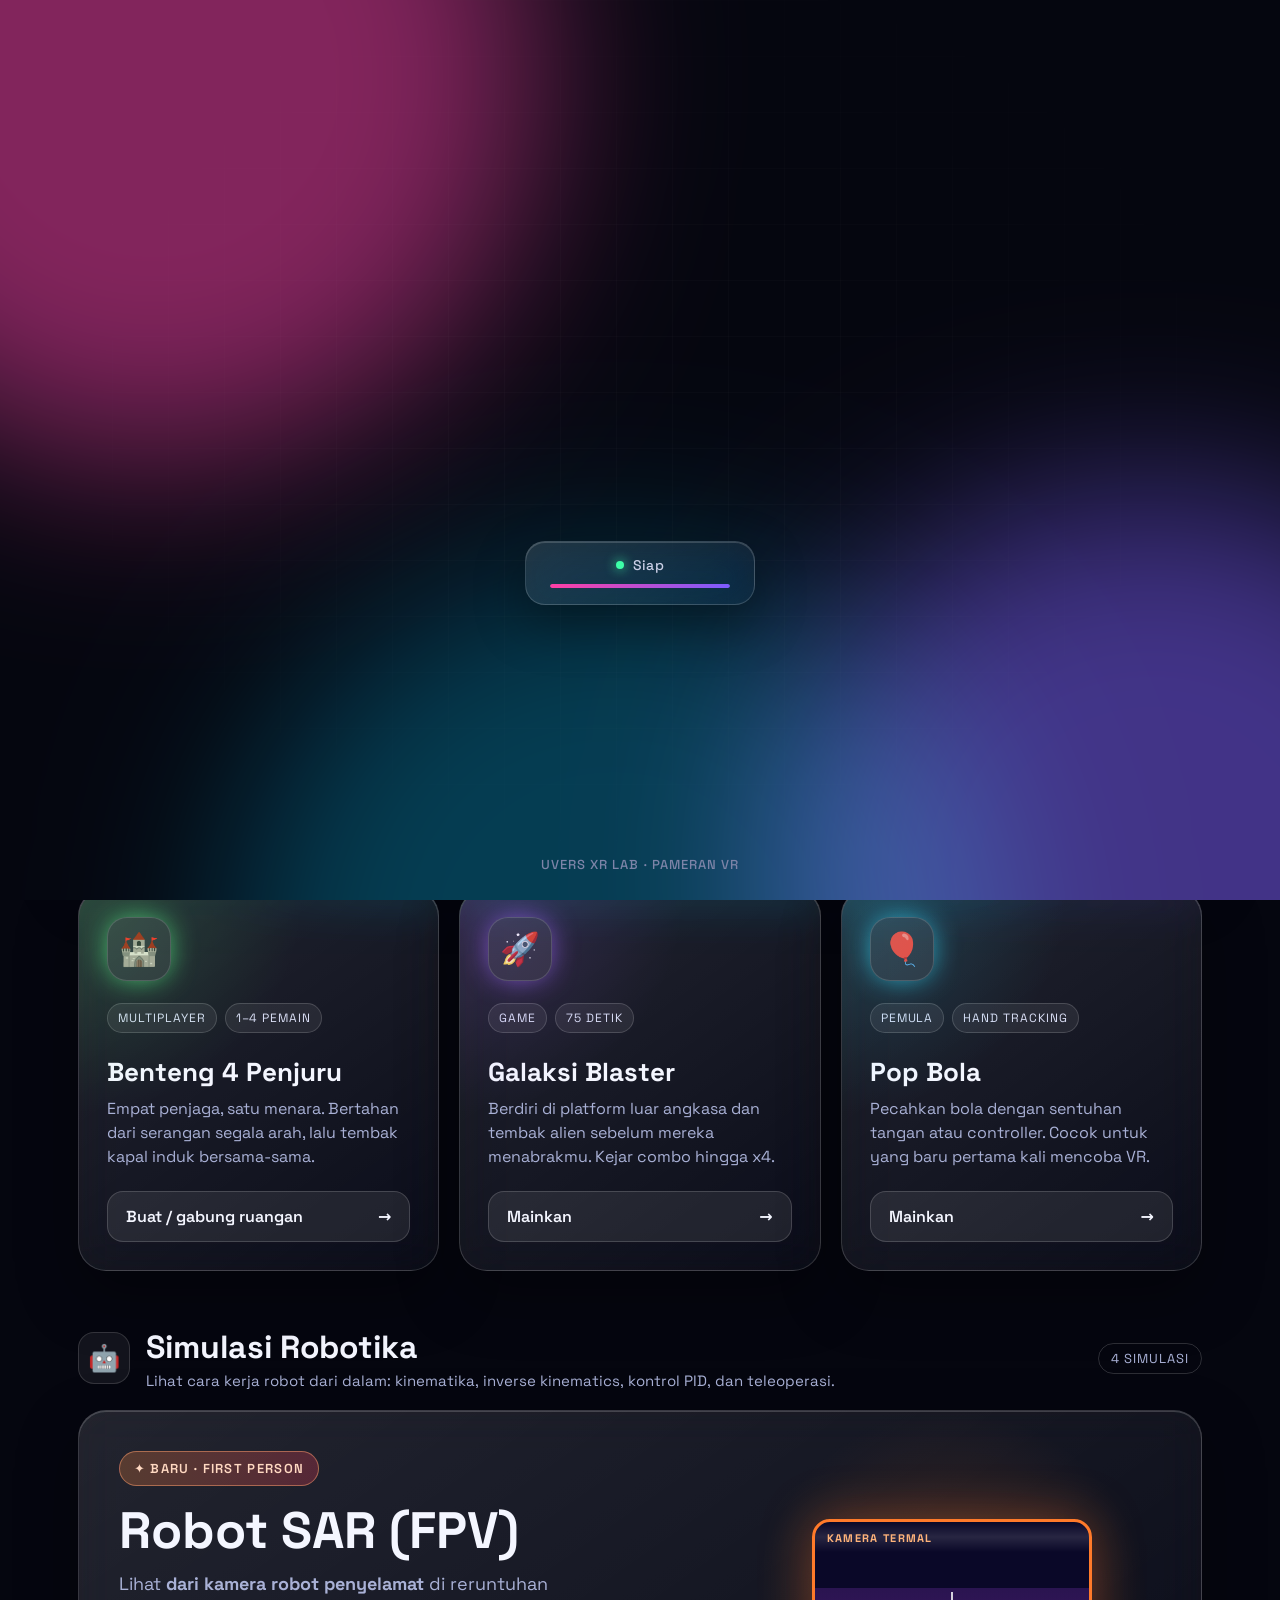
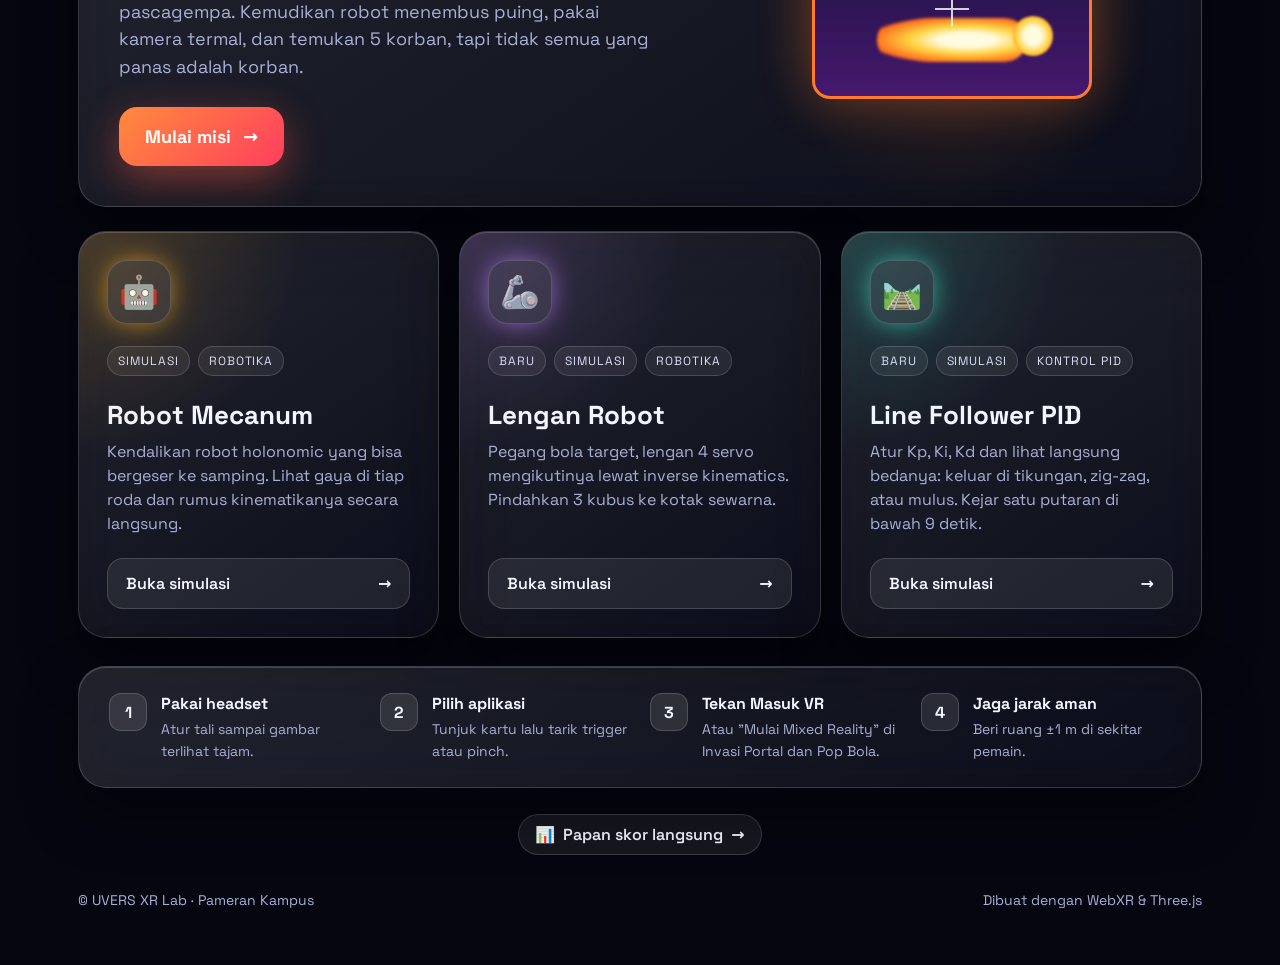
==== commit 04c9c8b6: "Asisten maskot Xiao Huo (hologram neon) di web dan VR; papan skor dipindah ke bawah - xiaohuo.js: wi" ====
--- a/index.html
+++ b/index.html
@@ -9,6 +9,7 @@
 <link rel="icon" href="favicon.svg" type="image/svg+xml">
 <meta name="title-en" content="UVERS XR Lab · VR Exhibition">
 <script src="i18n.js"></script>
+<script src="xiaohuo.js" defer></script>
 <link rel="stylesheet" href="fonts/fonts.css">
 <style>
   :root{
@@ -124,7 +125,6 @@
 
   <h1 data-en="Step into <em>virtual</em> &amp; <em>mixed reality</em>">Masuk ke dunia <em>virtual</em> &amp; <em>mixed reality</em></h1>
   <p class="lead" data-en="Eight interactive experiences we built: four games and four robotics simulations. Pick one, put on the headset, then press <b>Enter VR</b>.">Delapan pengalaman interaktif buatan kami: empat game dan empat simulasi robotika. Pilih satu, pakai headset, lalu tekan <b>Masuk VR</b>.</p>
-  <p style="margin:-6px 0 22px"><a href="papan.html" style="display:inline-flex;align-items:center;gap:8px;padding:9px 16px;border-radius:999px;background:rgba(255,255,255,.07);border:1px solid rgba(255,255,255,.16);color:#f4f6ff;text-decoration:none;font-weight:600">📊 <span data-en="Live scoreboard">Papan skor langsung</span> <span aria-hidden="true">→</span></a></p>
 
   <div class="seg"><div class="seg-ic">🎮</div><div><h2>Game</h2><p data-en="Fun to play, great for every visitor.">Seru dimainkan, cocok untuk semua pengunjung.</p></div><span class="seg-n" data-en="4 games">4 game</span></div>
   <section class="glass hero">
@@ -202,6 +202,7 @@
     <div class="step"><div class="num">4</div><div><b data-en="Keep a safe distance">Jaga jarak aman</b><span data-en="Leave ±1 m of space around the player.">Beri ruang ±1 m di sekitar pemain.</span></div></div>
   </section>
 
+  <p style="margin:26px 0 8px;text-align:center"><a href="papan.html" style="display:inline-flex;align-items:center;gap:8px;padding:9px 16px;border-radius:999px;background:rgba(255,255,255,.07);border:1px solid rgba(255,255,255,.16);color:#f4f6ff;text-decoration:none;font-weight:600">📊 <span data-en="Live scoreboard">Papan skor langsung</span> <span aria-hidden="true">→</span></a></p>
   <footer><span data-en="© UVERS XR Lab · Campus Exhibition">© UVERS XR Lab · Pameran Kampus</span><span data-en="Built with WebXR &amp; Three.js">Dibuat dengan WebXR &amp; Three.js</span></footer>
 </main>
 </body>
--- a/fonts/fonts.css
+++ b/fonts/fonts.css
@@ -0,0 +1,5 @@
+/* Space Grotesk (SIL Open Font License 1.1, lihat OFL.txt) — disimpan lokal agar tidak bergantung Google Fonts */
+@font-face{font-family:'Space Grotesk';font-style:normal;font-weight:400;font-display:swap;src:url(space-grotesk-latin-400-normal.woff2) format('woff2')}
+@font-face{font-family:'Space Grotesk';font-style:normal;font-weight:500;font-display:swap;src:url(space-grotesk-latin-500-normal.woff2) format('woff2')}
+@font-face{font-family:'Space Grotesk';font-style:normal;font-weight:600;font-display:swap;src:url(space-grotesk-latin-600-normal.woff2) format('woff2')}
+@font-face{font-family:'Space Grotesk';font-style:normal;font-weight:700;font-display:swap;src:url(space-grotesk-latin-700-normal.woff2) format('woff2')}
